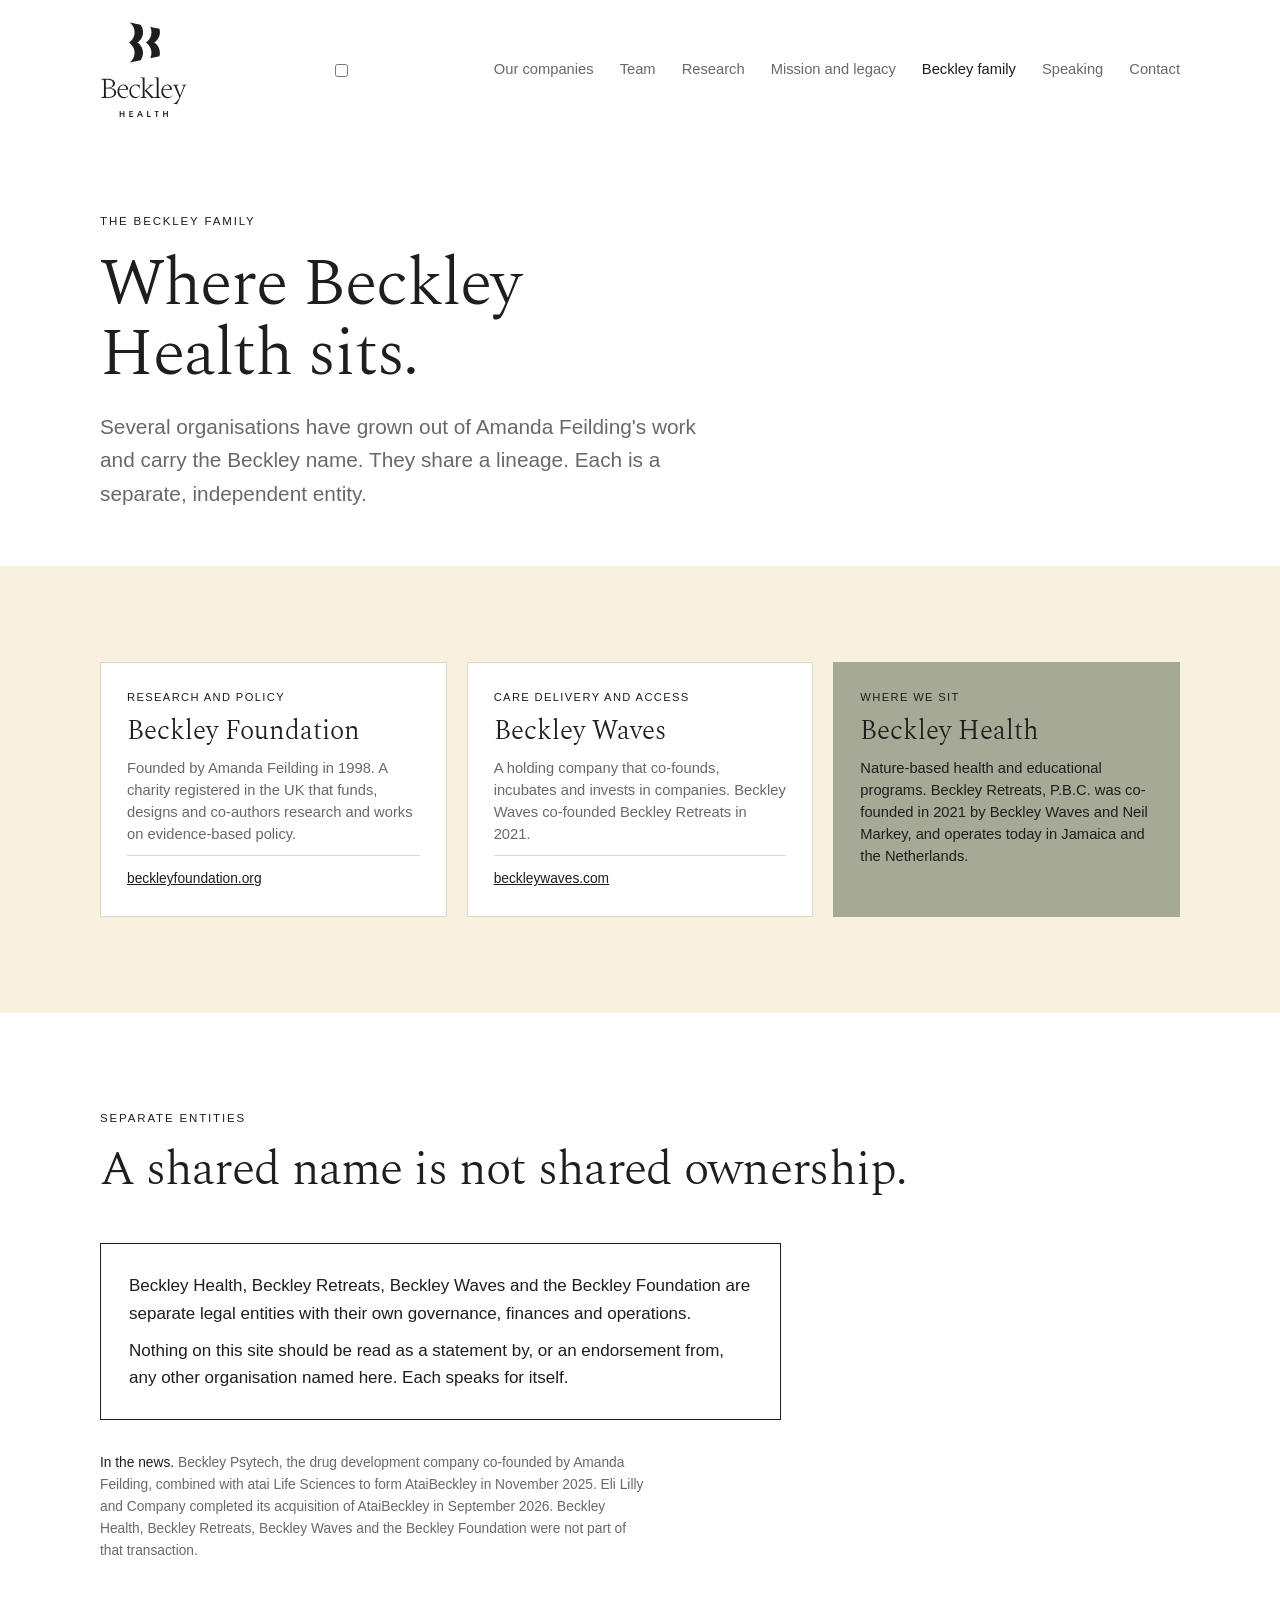
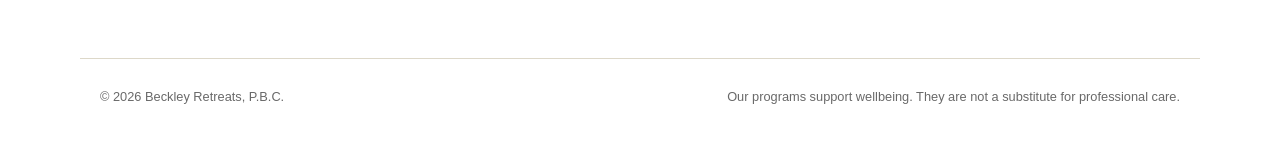
==== ecosystem.html @ f9b9bc91 "Mobile menu markup" ====
<!doctype html>
<html lang="en">
<head>
<meta charset="utf-8">
<meta name="viewport" content="width=device-width, initial-scale=1, viewport-fit=cover">
<title>The Beckley family | Beckley Health</title>
<meta name="description" content="The Beckley family of organisations and where Beckley Health sits. Each is a separate, independent entity.">
<meta name="robots" content="noindex, nofollow">
<meta property="og:title" content="The Beckley family | Beckley Health">
<meta property="og:description" content="The Beckley family of organisations and where Beckley Health sits. Each is a separate, independent entity.">
<meta property="og:type" content="website">
<meta property="og:image" content="assets/share.jpg">
<meta name="twitter:card" content="summary_large_image">
<link rel="icon" href="assets/favicon.svg" type="image/svg+xml">
<link rel="preconnect" href="https://fonts.googleapis.com">
<link rel="preconnect" href="https://fonts.gstatic.com" crossorigin>
<link rel="stylesheet" href="https://fonts.googleapis.com/css2?family=Spectral:wght@300&display=swap">
<link rel="stylesheet" href="assets/site.css">
</head>
<body>
<header>
  <div class="wrap">
    <a class="brand" href="index.html" aria-label="Beckley Health"><svg viewBox="0 0 277.4 304.0" aria-hidden="true"><g fill="currentColor"><g transform="translate(90.11 0) scale(0.25440) translate(-66 -14)"><path d="M247.52,394.73c-1.08-52.91-29.15-98.93-70.78-125.22c43.47-27.44,71.91-76.31,70.78-131.45c-0.69-33.52-12.2-64.26-31.13-88.99L82.65,20.42c36.4,27.7,59.9,71.48,59.9,120.75c0,40.79-16.1,77.81-42.29,105.06c-8.51,8.86-18.09,16.68-28.52,23.27c10.43,6.59,20,14.41,28.51,23.26c26.2,27.26,42.3,64.28,42.3,105.07c0,49.27-23.5,93.05-59.9,120.75l133.73-28.66C236.54,463.59,248.25,430.48,247.52,394.73z"/><path d="M352.55,141.17c0,40.79-16.1,77.81-42.29,105.06c-8.51,8.86-18.09,16.68-28.52,23.27c10.43,6.59,20,14.41,28.51,23.26c26.2,27.26,42.3,64.28,42.3,105.07c0,23.72-5.45,46.17-15.16,66.17l114.37-24.51c4.05-14.2,6.08-29.23,5.76-44.77c-1.08-52.91-29.15-98.93-70.78-125.22c43.47-27.44,71.91-76.31,70.78-131.45c-0.27-13.36-2.27-26.28-5.77-38.55L337.39,74.99C347.1,95,352.55,117.45,352.55,141.17z"/></g><path transform="translate(2.00 240.55)" d="M1.8 0.0H25.400000000000002C38.2 0.0 49.300000000000004 -5.300000000000001 49.300000000000004 -17.0C49.300000000000004 -25.8 41.1 -31.200000000000003 30.6 -31.900000000000002C39.0 -33.6 45.5 -38.2 45.5 -45.6C45.5 -55.800000000000004 34.800000000000004 -60.6 21.6 -60.6H1.8V-58.300000000000004C7.800000000000001 -58.300000000000004 10.5 -58.2 10.5 -53.5V-7.1000000000000005C10.5 -2.4000000000000004 7.800000000000001 -2.3000000000000003 1.8 -2.3000000000000003ZM16.5 -58.0H21.0C30.900000000000002 -58.0 39.0 -55.300000000000004 39.0 -45.7C39.0 -35.7 30.900000000000002 -32.6 21.700000000000003 -32.6H16.5ZM22.200000000000003 -2.5C18.5 -2.5 16.5 -3.2 16.5 -7.2V-30.1H25.3C35.2 -30.1 43.0 -26.6 43.0 -16.900000000000002C43.0 -5.7 34.9 -2.5 25.1 -2.5ZM71.6 -40.5C77.9 -40.5 80.5 -35.300000000000004 80.9 -28.400000000000002H59.300000000000004C60.800000000000004 -36.1 65.6 -40.5 71.6 -40.5ZM88.2 -6.7 87.2 -7.800000000000001C84.5 -4.5 81.0 -2.9000000000000004 76.5 -2.9000000000000004C65.6 -2.9000000000000004 58.800000000000004 -12.0 58.800000000000004 -23.200000000000003C58.800000000000004 -24.200000000000003 58.800000000000004 -25.200000000000003 58.900000000000006 -26.1H87.4C87.4 -34.300000000000004 82.9 -43.0 71.6 -43.0C62.7 -43.0 53.4 -33.7 53.4 -20.8C53.4 -8.1 62.7 1.0 73.80000000000001 1.0C79.1 1.0 84.6 -1.6 88.2 -6.7ZM111.2 -40.300000000000004C116.0 -40.300000000000004 120.9 -37.5 122.5 -29.8L124.1 -30.0L123.30000000000001 -42.7H122.1C121.6 -41.5 121.2 -40.800000000000004 120.2 -40.800000000000004C118.7 -40.800000000000004 116.30000000000001 -43.0 111.4 -43.0C101.30000000000001 -43.0 91.0 -33.5 91.0 -20.200000000000003C91.0 -7.300000000000001 99.9 1.0 110.10000000000001 1.0C115.2 1.0 121.0 -1.4000000000000001 124.7 -6.800000000000001L123.6 -7.9C120.10000000000001 -4.0 117.30000000000001 -2.8000000000000003 112.80000000000001 -2.8000000000000003C103.10000000000001 -2.8000000000000003 96.2 -11.3 96.2 -22.1C96.2 -33.2 103.2 -40.300000000000004 111.2 -40.300000000000004ZM133.29999999999998 -7.1000000000000005C133.29999999999998 -2.2 131.79999999999998 -2.1 126.69999999999999 -2.1V0.0H145.6V-2.1C140.6 -2.1 139.1 -2.2 139.1 -7.1000000000000005V-65.0H125.69999999999999V-62.900000000000006C132.1 -62.900000000000006 133.29999999999998 -62.6 133.29999999999998 -57.7ZM145.5 -25.200000000000003 156.2 -34.300000000000004C160.3 -37.800000000000004 163.7 -39.900000000000006 168.9 -39.900000000000006V-42.0H151.9V-39.900000000000006C154.7 -39.900000000000006 155.8 -39.400000000000006 155.8 -38.5C155.8 -37.6 154.7 -36.4 153.0 -35.0L139.6 -23.400000000000002C139.6 -23.400000000000002 140.9 -22.5 142.4 -20.8L160.2 0.0H170.7V-2.1C166.9 -2.1 165.1 -3.3000000000000003 160.5 -8.4ZM177.7 -57.7V-7.1000000000000005C177.7 -2.2 176.2 -2.1 171.1 -2.1V0.0H190.0V-2.1C185.0 -2.1 183.5 -2.2 183.5 -7.1000000000000005V-65.0H170.1V-62.900000000000006C176.5 -62.900000000000006 177.7 -62.6 177.7 -57.7ZM210.5 -40.5C216.8 -40.5 219.4 -35.300000000000004 219.8 -28.400000000000002H198.2C199.7 -36.1 204.5 -40.5 210.5 -40.5ZM227.1 -6.7 226.1 -7.800000000000001C223.4 -4.5 219.9 -2.9000000000000004 215.4 -2.9000000000000004C204.5 -2.9000000000000004 197.7 -12.0 197.7 -23.200000000000003C197.7 -24.200000000000003 197.7 -25.200000000000003 197.8 -26.1H226.3C226.3 -34.300000000000004 221.8 -43.0 210.5 -43.0C201.6 -43.0 192.3 -33.7 192.3 -20.8C192.3 -8.1 201.6 1.0 212.7 1.0C218.0 1.0 223.5 -1.6 227.1 -6.7ZM240.5 20.0C243.2 17.400000000000002 248.0 8.6 252.8 -3.3000000000000003L265.8 -35.2C267.5 -39.400000000000006 267.8 -39.900000000000006 272.9 -39.900000000000006V-42.0H257.4V-39.900000000000006C260.8 -39.900000000000006 263.0 -39.5 263.0 -37.300000000000004C263.0 -36.800000000000004 262.9 -36.1 262.6 -35.300000000000004L252.1 -8.0L241.29999999999998 -34.6C240.9 -35.7 240.7 -36.5 240.7 -37.2C240.7 -39.7 243.29999999999998 -39.900000000000006 247.2 -39.900000000000006V-42.0H228.1V-39.900000000000006C233.0 -39.900000000000006 233.4 -39.1 235.29999999999998 -34.6L249.5 -1.3C243.4 10.9 237.5 17.1 230.79999999999998 17.3V18.5Z"/><path transform="translate(59.99 300.76)" d="M13.959 -8.424V0.0H17.387999999999998V-19.305H13.959V-11.448H5.724V-19.305H2.295V0.0H5.724V-8.424ZM32.778 0.0H44.82V-2.997H36.18V-8.316H43.983000000000004V-11.34H36.18V-16.254H44.631V-19.305H32.778ZM60.236999999999995 0.0 62.397 -5.562H70.497C71.226 -3.699 71.928 -1.863 72.684 0.0H76.24799999999999L68.41799999999999 -19.305H64.692C59.507999999999996 -6.912 58.239 -3.483 56.727 0.0ZM66.50099999999999 -16.2C66.82499999999999 -15.254999999999999 67.392 -13.689 67.905 -12.312L68.85 -9.828L69.17399999999999 -8.991C69.255 -8.829 69.309 -8.667 69.363 -8.505H63.531L64.017 -9.828C64.854 -11.907 65.61 -14.067 66.447 -16.2ZM89.235 0.0H100.413V-2.997H92.664V-19.305H89.235ZM117.72000000000001 0.0H121.149V-16.254H125.982V-19.305H112.887V-16.254H117.72000000000001ZM151.686 -8.424V0.0H155.115V-19.305H151.686V-11.448H143.451V-19.305H140.022V0.0H143.451V-8.424Z"/></g></svg></a>
    <input type="checkbox" id="nav-t" class="nav-t" aria-label="Open menu"><label for="nav-t" class="menu"><span class="o">Menu</span><span class="c">Close</span></label>
    <nav aria-label="Site"><a href="index.html#companies">Our companies</a><a href="index.html#team">Team</a><a href="research.html">Research</a><a href="mission.html">Mission and legacy</a><a href="ecosystem.html" aria-current="page">Beckley family</a><a href="speaking.html">Speaking</a><a href="index.html#contact">Contact</a></nav>
  </div>
</header>

<main>
  <div class="page-head">
    <div class="wrap">
      <div class="eyebrow">The Beckley family</div>
      <h1>Where Beckley Health sits.</h1>
      <p class="lede">Several organisations have grown out of Amanda Feilding's work and carry the Beckley name. They share a lineage. Each is a separate, independent entity.</p>
    </div>
  </div>

  <section class="alt">
    <div class="wrap">
      <div class="eco">
        <div class="co">
          <div class="kicker">Research and policy</div>
          <div class="name">Beckley Foundation</div>
          <p>Founded by Amanda Feilding in 1998. A charity registered in the UK that funds, designs and co-authors research and works on evidence-based policy.</p>
          <a class="more" href="https://www.beckleyfoundation.org">beckleyfoundation.org</a>
        </div>
        <div class="co">
          <div class="kicker">Care delivery and access</div>
          <div class="name">Beckley Waves</div>
          <p>A holding company that co-founds, incubates and invests in companies. Beckley Waves co-founded Beckley Retreats in 2021.</p>
          <a class="more" href="https://www.beckleywaves.com">beckleywaves.com</a>
        </div>
        <div class="co us">
          <div class="kicker">Where we sit</div>
          <div class="name">Beckley Health</div>
          <p>Nature-based health and educational programs. Beckley Retreats, P.B.C. was co-founded in 2021 by Beckley Waves and Neil Markey, and operates today in Jamaica and the Netherlands.</p>
        </div>
      </div>
    </div>
  </section>

  <section>
    <div class="wrap">
      <div class="sec-head"><div class="eyebrow">Separate entities</div><h2>A shared name is not shared ownership.</h2></div>
      <div class="notice">
        <p>Beckley Health, Beckley Retreats, Beckley Waves and the Beckley Foundation are separate legal entities with their own governance, finances and operations.</p>
        <p>Nothing on this site should be read as a statement by, or an endorsement from, any other organisation named here. Each speaks for itself.</p>
      </div>
      <p class="note"><b style="font-weight:500;color:var(--ink)">In the news.</b> Beckley Psytech, the drug development company co-founded by Amanda Feilding, combined with atai Life Sciences to form AtaiBeckley in November 2025. Eli Lilly and Company completed its acquisition of AtaiBeckley in September 2026. Beckley Health, Beckley Retreats, Beckley Waves and the Beckley Foundation were not part of that transaction.</p>
    </div>
  </section>

</main>

<footer>
  <div class="wrap">
    <span>&copy; 2026 Beckley Retreats, P.B.C.</span>
    <span>Our programs support wellbeing. They are not a substitute for professional care.</span>
  </div>
</footer>

</body>
</html>
---- assets/site.css ----
/* Layout: a quiet one-page company site. White ground, one large photograph, sage used once for the contact band. */
:root{
  --bg:#FFFFFF; --alt:#F8F1E0; --ink:#1E1E1E; --body:#696969; --line:#DDD8C9; --sage:#A5A996; --sage-ink:#1E1E1E; --btn:#1E1E1E; --btn-ink:#FFFFFF;
  --display:Spectral,Georgia,"Times New Roman",serif;
  --sans:"Helvetica Neue",Helvetica,Arial,sans-serif;
}
@media (prefers-color-scheme: dark){ :root:not([data-theme="light"]){ --bg:#1A1A19; --alt:#222220; --ink:#F8F1E0; --body:#B4B2A6; --line:#3B3B38; --btn:#F8F1E0; --btn-ink:#1E1E1E; color-scheme:dark } }
:root[data-theme="dark"]{ --bg:#1A1A19; --alt:#222220; --ink:#F8F1E0; --body:#B4B2A6; --line:#3B3B38; --btn:#F8F1E0; --btn-ink:#1E1E1E; color-scheme:dark }
*{box-sizing:border-box}
body{background:var(--bg);color:var(--body);font-family:var(--sans);font-weight:300;font-size:17px;line-height:1.6;-webkit-font-smoothing:antialiased}
h1,h2,h3,p,figure{margin:0}
h1,h2{font-family:var(--display);font-weight:300;color:var(--ink);letter-spacing:-0.015em;text-wrap:balance}
h1{font-size:clamp(2.6rem,7vw,5.2rem);line-height:1}
h2{font-size:clamp(1.9rem,4.4vw,3rem);line-height:1.08}
h3{font-family:var(--display);font-weight:300;color:var(--ink);font-size:1.6rem;line-height:1.15}
a{color:var(--ink)}
a:focus-visible{outline:2px solid var(--ink);outline-offset:3px}
.wrap{max-width:1120px;margin:0 auto;padding-left:max(20px,env(safe-area-inset-left,0px));padding-right:max(20px,env(safe-area-inset-right,0px))}
.eyebrow{font-weight:500;font-size:0.72rem;letter-spacing:0.16em;text-transform:uppercase;color:var(--ink)}
.lede{font-size:clamp(1.1rem,2vw,1.3rem);max-width:54ch}

/* header */
header .wrap{display:flex;align-items:center;justify-content:space-between;gap:16px;padding-block:22px}
.brand{display:inline-block;color:var(--ink);text-decoration:none;line-height:0}
.brand svg{height:96px;width:auto;display:block}
@media (max-width:820px){.brand svg{height:84px}}
nav{display:flex;gap:26px;font-size:0.92rem}
nav a{text-decoration:none;color:var(--body)}
nav a:hover{color:var(--ink)}

/* hero */
.hero .wrap{display:grid;grid-template-columns:minmax(0,1.1fr) minmax(0,1fr);gap:clamp(24px,5vw,64px);align-items:center;padding-block:clamp(24px,5vw,56px) clamp(40px,7vw,88px)}
.hero-text{display:flex;flex-direction:column;gap:22px;min-width:0}
.hero figure{position:relative;aspect-ratio:4 / 5;overflow:hidden;background:var(--alt)}
.hero figure img{position:absolute;inset:0;width:100%;height:100%;object-fit:cover;display:block}
.btns{display:flex;flex-wrap:wrap;gap:12px;margin-top:6px}
.btn{display:inline-block;padding:14px 22px;font-weight:500;font-size:0.86rem;letter-spacing:0.08em;text-transform:uppercase;text-decoration:none;border:1px solid var(--btn)}
.btn.solid{background:var(--btn);color:var(--btn-ink)}
.btn.ghost{color:var(--ink)}

/* sections */
section{padding-block:clamp(44px,8vw,96px)}
.alt{background:var(--alt)}
.sec-head{display:flex;flex-direction:column;gap:16px;margin-bottom:clamp(28px,5vw,48px)}
.three{display:grid;grid-template-columns:repeat(3,minmax(0,1fr));gap:clamp(22px,4vw,44px)}
.three>div{display:flex;flex-direction:column;gap:10px;border-top:1px solid var(--ink);padding-top:18px;min-width:0}
.three p{font-size:0.98rem}

.parent{position:relative;width:fit-content;margin:0 auto 28px;padding:18px 34px;background:var(--sage);color:#1E1E1E;font-family:var(--display);font-size:clamp(1.6rem,3.4vw,2.2rem);line-height:1.05}
.parent::after{content:"";position:absolute;top:100%;left:50%;height:28px;border-left:1px solid var(--ink)}
.kids{position:relative;display:grid;grid-template-columns:repeat(4,minmax(0,1fr));gap:20px;padding-top:28px}
.kids::before{content:"";position:absolute;top:0;left:calc((100% - 60px) / 8);right:calc((100% - 60px) / 8);border-top:1px solid var(--ink)}
.co{position:relative;background:var(--bg);border:1px solid var(--line);padding:clamp(18px,2.4vw,26px);display:flex;flex-direction:column;gap:14px;min-width:0}
.co::before{content:"";position:absolute;top:-29px;left:50%;height:28px;border-left:1px solid var(--ink)}
.tag{align-self:flex-start;font-size:0.66rem;font-weight:500;letter-spacing:0.12em;text-transform:uppercase;padding:4px 9px;border:1px solid var(--ink);color:var(--ink)}
.tag.live{background:var(--btn);color:var(--btn-ink)}
.co .name{font-family:var(--display);font-size:clamp(1.35rem,2.2vw,1.7rem);line-height:1.1;color:var(--ink)}
.co .places{font-size:0.86rem;color:var(--body);border-top:1px solid var(--line);padding-top:12px;margin-top:auto}
.co a.more{font-size:0.86rem;border-top:1px solid var(--line);padding-top:12px;margin-top:auto}

.people{display:grid;grid-template-columns:repeat(6,minmax(0,1fr));gap:clamp(16px,2.4vw,28px)}
.person{display:flex;flex-direction:column;gap:8px;min-width:0}
.person img{width:100%;height:auto;aspect-ratio:4 / 5;object-fit:cover;object-position:50% 15%;display:block;background:var(--line);margin-bottom:8px}
.person h3{font-size:1.3rem}
.person .role{font-size:0.7rem;font-weight:500;letter-spacing:0.12em;text-transform:uppercase;color:var(--ink)}
.person p{font-size:0.9rem;line-height:1.5}

.band{background:var(--sage);color:var(--sage-ink)}
.band .wrap{display:grid;grid-template-columns:minmax(0,1.2fr) minmax(0,1fr);gap:clamp(20px,5vw,56px);align-items:end}
.band h2{color:var(--sage-ink)}
.band p{color:var(--sage-ink)}
.mail{font-family:var(--display);font-size:clamp(1.3rem,3vw,1.9rem);color:var(--sage-ink);overflow-wrap:anywhere;user-select:all}
footer .wrap{padding-block:28px 40px;display:flex;flex-wrap:wrap;gap:8px 28px;justify-content:space-between;font-size:0.8rem;border-top:1px solid var(--line)}

@media (max-width:820px){
  .hero .wrap{grid-template-columns:minmax(0,1fr)}
  .hero figure{aspect-ratio:4 / 3}
  .three,.band .wrap{grid-template-columns:minmax(0,1fr)}
  .people{grid-template-columns:repeat(2,minmax(0,1fr));gap:28px 16px}
  .parent{margin:0 0 28px}
  .parent::after{left:20px}
  .kids{grid-template-columns:minmax(0,1fr);gap:16px;padding-top:0;padding-left:24px;margin-left:20px;border-left:1px solid var(--ink)}
  .kids::before{display:none}
  .co::before{top:50%;left:-25px;width:24px;height:0;border-left:0;border-top:1px solid var(--ink)}
}

html{scroll-behavior:smooth}
body{margin:0}
img{max-width:100%}
@media (prefers-reduced-motion: reduce){html{scroll-behavior:auto}}

/* inner pages */
nav a[aria-current="page"]{color:var(--ink)}
.page-head .wrap{display:flex;flex-direction:column;gap:20px;padding-block:clamp(28px,6vw,72px) clamp(28px,5vw,56px)}
.page-head h1{font-size:clamp(2.3rem,5.6vw,4.2rem);line-height:1.04;max-width:18ch}
.prose{display:flex;flex-direction:column;gap:18px;max-width:68ch}
.prose h3{margin-top:10px}
.two{display:grid;grid-template-columns:minmax(0,1fr) minmax(0,1.5fr);gap:clamp(24px,5vw,64px);align-items:start}
.two figure img{width:100%;height:auto;display:block}
.two figcaption{font-size:0.82rem;margin-top:10px}
.study{border-top:1px solid var(--ink);padding-top:18px;display:flex;flex-direction:column;gap:10px}
.studies{display:grid;grid-template-columns:repeat(2,minmax(0,1fr));gap:clamp(22px,4vw,44px)}
.kicker{font-size:0.7rem;font-weight:500;letter-spacing:0.12em;text-transform:uppercase;color:var(--ink)}
.notice{border:1px solid var(--ink);padding:clamp(18px,3vw,28px);max-width:72ch;display:flex;flex-direction:column;gap:10px;color:var(--ink)}
.eco{display:grid;grid-template-columns:repeat(3,minmax(0,1fr));gap:20px}
.eco .co{gap:10px}
.eco .co.us{background:var(--sage);border-color:var(--sage)}
.eco .co.us .name,.eco .co.us p,.eco .co.us .kicker{color:#1E1E1E}
.eco .co p{font-size:0.92rem;line-height:1.5}
.person .ph{aspect-ratio:4 / 5;background:var(--sage);display:flex;align-items:center;justify-content:center;margin-bottom:8px;font-family:var(--display);font-size:3rem;color:var(--ink)}
.menu{display:none}
@media (max-width:820px){
  .two,.studies,.eco{grid-template-columns:minmax(0,1fr)}
  header .wrap{flex-wrap:wrap}
  nav{display:flex;flex-wrap:wrap;gap:8px 18px;width:100%;font-size:0.86rem;padding-top:4px}
}
.note{font-size:0.86rem;margin-top:32px;max-width:72ch}
.dates{display:grid;grid-template-columns:repeat(5,minmax(0,1fr));gap:clamp(16px,3vw,32px)}
.dates>div{border-top:1px solid var(--ink);padding-top:14px}
.dates .yr{font-family:var(--display);font-size:clamp(1.8rem,3.4vw,2.4rem);line-height:1;color:var(--ink);margin-bottom:8px}
.dates p{font-size:0.92rem;line-height:1.5}
.eco .co .places{margin-top:auto}
@media (max-width:820px){.dates{grid-template-columns:repeat(2,minmax(0,1fr))}}
.eco .co::before{display:none}
.people.four{grid-template-columns:repeat(4,minmax(0,1fr))}
.person .topics{font-size:0.8rem;border-top:1px solid var(--line);padding-top:10px;margin-top:4px}
@media (max-width:820px){.people.four{grid-template-columns:repeat(2,minmax(0,1fr))}}
.mapband{background:#1E1E1E;color:#A5A996}
.mapband .eyebrow{color:#A5A996}
.mapband h2{color:#F8F1E0}
.worldmap{position:relative}
.worldmap img{width:100%;height:auto;display:block}
.ml{position:absolute;display:flex;flex-direction:column;transform:translateY(-0.86em);font-size:clamp(0.78rem,2.1vw,1.7rem);line-height:1}
.ml b{font-family:var(--display);font-weight:300;color:#F8F1E0;white-space:nowrap;line-height:1.72em;height:1.72em}
.ml i{font-style:normal;font-family:var(--sans);font-weight:500;font-size:0.4em;letter-spacing:0.12em;text-transform:uppercase;color:#A5A996;white-space:nowrap;margin-top:0.2em}
.ml.l{text-align:right;align-items:flex-end}
.ml.b{transform:none}
.ml.b b{line-height:1.2em;height:auto}
.legend{display:flex;gap:28px;margin-top:26px;font-size:0.82rem;color:#F8F1E0}
.key{display:inline-flex;align-items:center;gap:9px}
.key i{width:12px;height:12px;border-radius:50%;border:2px solid #F8F1E0;box-sizing:border-box;background:#F8F1E0}
.key.soon i{background:#1E1E1E}
@media (max-width:700px){.ml i{display:none}}
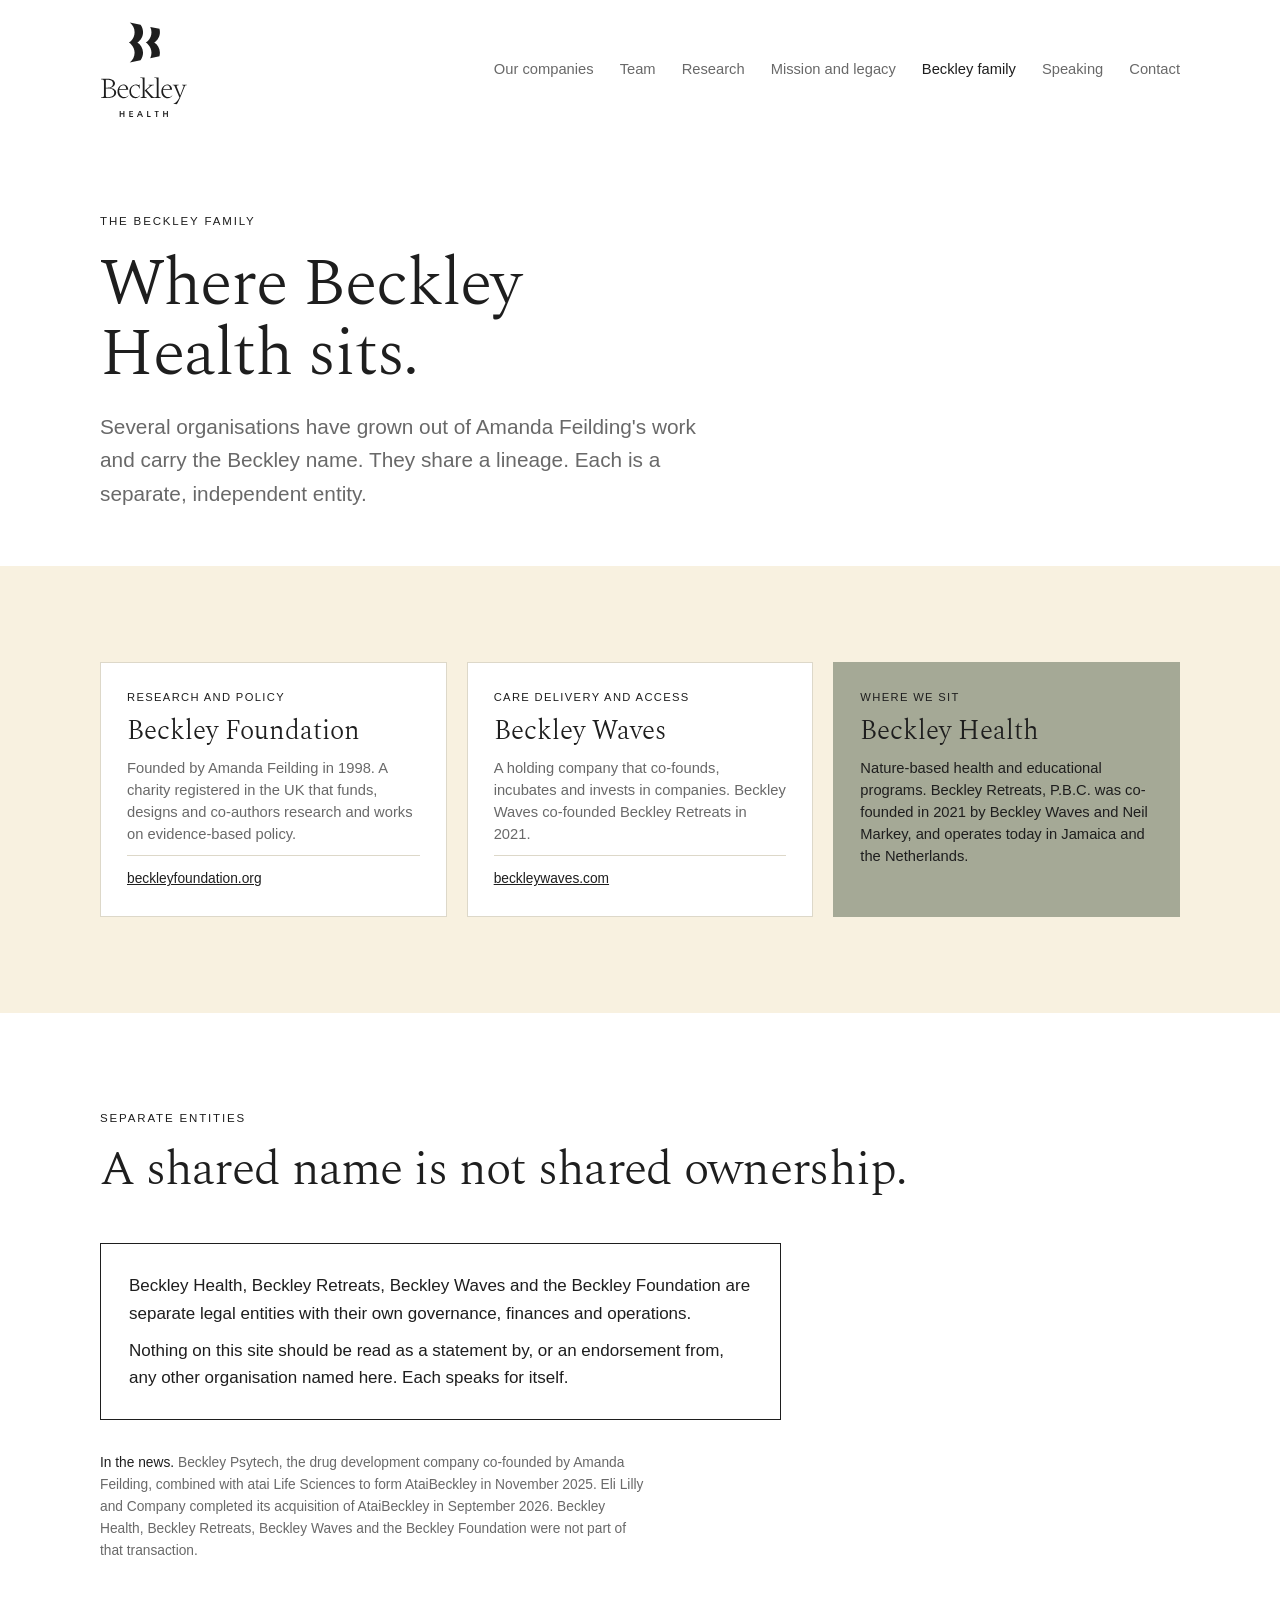
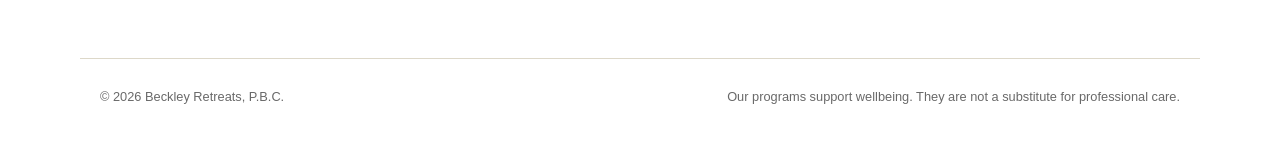
==== commit 981d5274: "Site icon: Beckley mark for all browsers and phones" ====
--- a/ecosystem.html
+++ b/ecosystem.html
@@ -11,11 +11,14 @@
 <meta property="og:type" content="website">
 <meta property="og:image" content="assets/share.jpg">
 <meta name="twitter:card" content="summary_large_image">
+<link rel="icon" href="favicon.ico" sizes="48x48">
 <link rel="icon" href="assets/favicon.svg" type="image/svg+xml">
+<link rel="icon" href="icon-192.png" type="image/png" sizes="192x192">
+<link rel="apple-touch-icon" href="apple-touch-icon.png">
 <link rel="preconnect" href="https://fonts.googleapis.com">
 <link rel="preconnect" href="https://fonts.gstatic.com" crossorigin>
 <link rel="stylesheet" href="https://fonts.googleapis.com/css2?family=Spectral:wght@300&display=swap">
-<link rel="stylesheet" href="assets/site.css">
+<link rel="stylesheet" href="assets/site.css?v=4">
 </head>
 <body>
 <header>
--- a/assets/site.css
+++ b/assets/site.css
@@ -141,3 +141,38 @@
 .key i{width:12px;height:12px;border-radius:50%;border:2px solid #F8F1E0;box-sizing:border-box;background:#F8F1E0}
 .key.soon i{background:#1E1E1E}
 @media (max-width:700px){.ml i{display:none}}
+
+/* mobile nav: logo left, Menu button right, links open as a full-width list. No script, a hidden checkbox holds the state. */
+.nav-t{position:absolute;width:1px;height:1px;opacity:0;margin:0;pointer-events:none}
+@media (max-width:820px){
+  header{border-bottom:1px solid var(--line)}
+  header .wrap{flex-wrap:wrap;align-items:center;gap:0 16px;padding-block:14px}
+  .brand svg{height:64px}
+  .menu{display:inline-flex;align-items:center;justify-content:center;min-height:44px;padding:0 16px;border:1px solid var(--ink);color:var(--ink);font-size:0.74rem;font-weight:500;letter-spacing:0.14em;text-transform:uppercase;cursor:pointer;user-select:none;-webkit-tap-highlight-color:transparent}
+  .menu .c{display:none}
+  .nav-t:checked + .menu{background:var(--btn);color:var(--btn-ink)}
+  .nav-t:checked + .menu .o{display:none}
+  .nav-t:checked + .menu .c{display:inline}
+  .nav-t:focus-visible + .menu{outline:2px solid var(--ink);outline-offset:3px}
+  nav{display:none;width:100%;flex-direction:column;flex-wrap:nowrap;gap:0;padding-top:0;margin-top:14px;border-top:1px solid var(--ink);font-size:1rem}
+  .nav-t:checked ~ nav{display:flex}
+  nav a{display:flex;align-items:center;justify-content:space-between;min-height:52px;padding:6px 0;border-bottom:1px solid var(--line);font-family:var(--display);font-size:1.35rem;line-height:1.2;color:var(--ink)}
+  nav a:last-child{border-bottom:0}
+  nav a[aria-current="page"]::after{content:"";width:8px;height:8px;border-radius:50%;background:var(--sage)}
+  .hero .wrap{padding-top:28px}
+  .btns .btn{flex:1 1 auto;text-align:center}
+}
+
+/* map on phones: zoom to the part of the world we work in, enlarge the pins and names, centre the Middle East name under its pin */
+.wm-in{position:relative}
+.pin{display:none}
+@media (max-width:700px){
+  .worldmap{overflow:hidden}
+  .wm-in{width:137.5%;margin-left:-4.96%}
+  .ml{font-size:0.95rem}
+  .ml.b{left:68%!important;transform:translateX(-78%);align-items:flex-end;text-align:right}
+  .pin{display:block;position:absolute;width:11px;height:11px;margin:-5.5px 0 0 -5.5px;border-radius:50%;box-sizing:border-box;border:2px solid #F8F1E0;background:#F8F1E0}
+  .pin.soon{background:#1E1E1E}
+  .pin.live{box-shadow:0 0 0 5px rgba(248,241,224,0.2)}
+  .legend{flex-wrap:wrap;gap:10px 24px;margin-top:20px}
+}
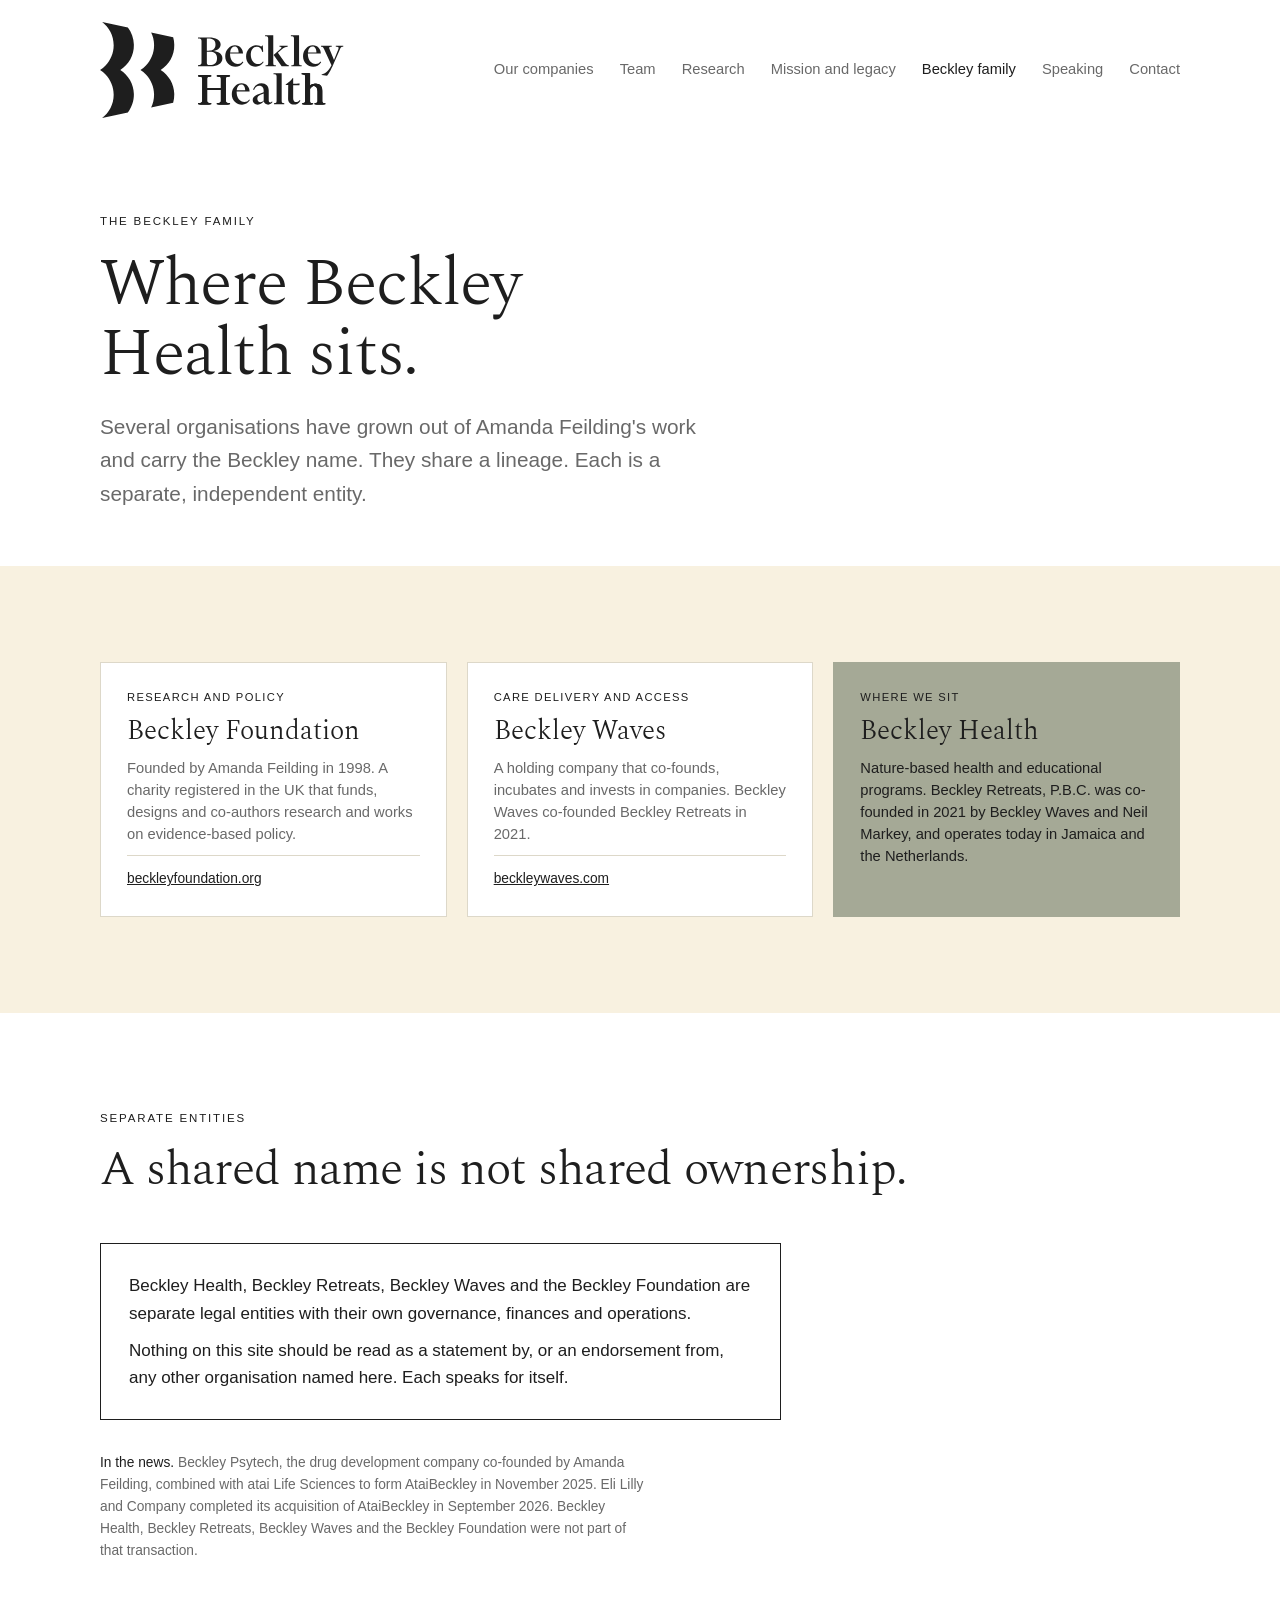
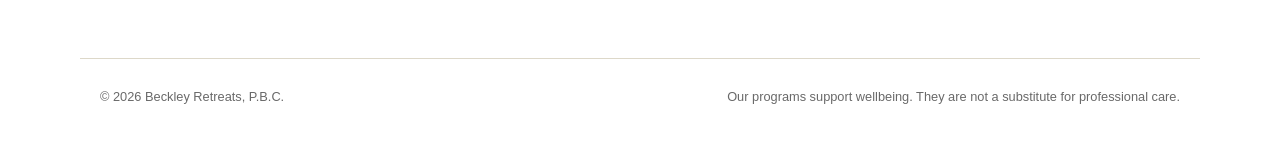
==== commit 07f8802d: "Header: Beckley Health logo matching the Retreats lockup" ====
--- a/ecosystem.html
+++ b/ecosystem.html
@@ -23,7 +23,7 @@
 <body>
 <header>
   <div class="wrap">
-    <a class="brand" href="index.html" aria-label="Beckley Health"><svg viewBox="0 0 277.4 304.0" aria-hidden="true"><g fill="currentColor"><g transform="translate(90.11 0) scale(0.25440) translate(-66 -14)"><path d="M247.52,394.73c-1.08-52.91-29.15-98.93-70.78-125.22c43.47-27.44,71.91-76.31,70.78-131.45c-0.69-33.52-12.2-64.26-31.13-88.99L82.65,20.42c36.4,27.7,59.9,71.48,59.9,120.75c0,40.79-16.1,77.81-42.29,105.06c-8.51,8.86-18.09,16.68-28.52,23.27c10.43,6.59,20,14.41,28.51,23.26c26.2,27.26,42.3,64.28,42.3,105.07c0,49.27-23.5,93.05-59.9,120.75l133.73-28.66C236.54,463.59,248.25,430.48,247.52,394.73z"/><path d="M352.55,141.17c0,40.79-16.1,77.81-42.29,105.06c-8.51,8.86-18.09,16.68-28.52,23.27c10.43,6.59,20,14.41,28.51,23.26c26.2,27.26,42.3,64.28,42.3,105.07c0,23.72-5.45,46.17-15.16,66.17l114.37-24.51c4.05-14.2,6.08-29.23,5.76-44.77c-1.08-52.91-29.15-98.93-70.78-125.22c43.47-27.44,71.91-76.31,70.78-131.45c-0.27-13.36-2.27-26.28-5.77-38.55L337.39,74.99C347.1,95,352.55,117.45,352.55,141.17z"/></g><path transform="translate(2.00 240.55)" d="M1.8 0.0H25.400000000000002C38.2 0.0 49.300000000000004 -5.300000000000001 49.300000000000004 -17.0C49.300000000000004 -25.8 41.1 -31.200000000000003 30.6 -31.900000000000002C39.0 -33.6 45.5 -38.2 45.5 -45.6C45.5 -55.800000000000004 34.800000000000004 -60.6 21.6 -60.6H1.8V-58.300000000000004C7.800000000000001 -58.300000000000004 10.5 -58.2 10.5 -53.5V-7.1000000000000005C10.5 -2.4000000000000004 7.800000000000001 -2.3000000000000003 1.8 -2.3000000000000003ZM16.5 -58.0H21.0C30.900000000000002 -58.0 39.0 -55.300000000000004 39.0 -45.7C39.0 -35.7 30.900000000000002 -32.6 21.700000000000003 -32.6H16.5ZM22.200000000000003 -2.5C18.5 -2.5 16.5 -3.2 16.5 -7.2V-30.1H25.3C35.2 -30.1 43.0 -26.6 43.0 -16.900000000000002C43.0 -5.7 34.9 -2.5 25.1 -2.5ZM71.6 -40.5C77.9 -40.5 80.5 -35.300000000000004 80.9 -28.400000000000002H59.300000000000004C60.800000000000004 -36.1 65.6 -40.5 71.6 -40.5ZM88.2 -6.7 87.2 -7.800000000000001C84.5 -4.5 81.0 -2.9000000000000004 76.5 -2.9000000000000004C65.6 -2.9000000000000004 58.800000000000004 -12.0 58.800000000000004 -23.200000000000003C58.800000000000004 -24.200000000000003 58.800000000000004 -25.200000000000003 58.900000000000006 -26.1H87.4C87.4 -34.300000000000004 82.9 -43.0 71.6 -43.0C62.7 -43.0 53.4 -33.7 53.4 -20.8C53.4 -8.1 62.7 1.0 73.80000000000001 1.0C79.1 1.0 84.6 -1.6 88.2 -6.7ZM111.2 -40.300000000000004C116.0 -40.300000000000004 120.9 -37.5 122.5 -29.8L124.1 -30.0L123.30000000000001 -42.7H122.1C121.6 -41.5 121.2 -40.800000000000004 120.2 -40.800000000000004C118.7 -40.800000000000004 116.30000000000001 -43.0 111.4 -43.0C101.30000000000001 -43.0 91.0 -33.5 91.0 -20.200000000000003C91.0 -7.300000000000001 99.9 1.0 110.10000000000001 1.0C115.2 1.0 121.0 -1.4000000000000001 124.7 -6.800000000000001L123.6 -7.9C120.10000000000001 -4.0 117.30000000000001 -2.8000000000000003 112.80000000000001 -2.8000000000000003C103.10000000000001 -2.8000000000000003 96.2 -11.3 96.2 -22.1C96.2 -33.2 103.2 -40.300000000000004 111.2 -40.300000000000004ZM133.29999999999998 -7.1000000000000005C133.29999999999998 -2.2 131.79999999999998 -2.1 126.69999999999999 -2.1V0.0H145.6V-2.1C140.6 -2.1 139.1 -2.2 139.1 -7.1000000000000005V-65.0H125.69999999999999V-62.900000000000006C132.1 -62.900000000000006 133.29999999999998 -62.6 133.29999999999998 -57.7ZM145.5 -25.200000000000003 156.2 -34.300000000000004C160.3 -37.800000000000004 163.7 -39.900000000000006 168.9 -39.900000000000006V-42.0H151.9V-39.900000000000006C154.7 -39.900000000000006 155.8 -39.400000000000006 155.8 -38.5C155.8 -37.6 154.7 -36.4 153.0 -35.0L139.6 -23.400000000000002C139.6 -23.400000000000002 140.9 -22.5 142.4 -20.8L160.2 0.0H170.7V-2.1C166.9 -2.1 165.1 -3.3000000000000003 160.5 -8.4ZM177.7 -57.7V-7.1000000000000005C177.7 -2.2 176.2 -2.1 171.1 -2.1V0.0H190.0V-2.1C185.0 -2.1 183.5 -2.2 183.5 -7.1000000000000005V-65.0H170.1V-62.900000000000006C176.5 -62.900000000000006 177.7 -62.6 177.7 -57.7ZM210.5 -40.5C216.8 -40.5 219.4 -35.300000000000004 219.8 -28.400000000000002H198.2C199.7 -36.1 204.5 -40.5 210.5 -40.5ZM227.1 -6.7 226.1 -7.800000000000001C223.4 -4.5 219.9 -2.9000000000000004 215.4 -2.9000000000000004C204.5 -2.9000000000000004 197.7 -12.0 197.7 -23.200000000000003C197.7 -24.200000000000003 197.7 -25.200000000000003 197.8 -26.1H226.3C226.3 -34.300000000000004 221.8 -43.0 210.5 -43.0C201.6 -43.0 192.3 -33.7 192.3 -20.8C192.3 -8.1 201.6 1.0 212.7 1.0C218.0 1.0 223.5 -1.6 227.1 -6.7ZM240.5 20.0C243.2 17.400000000000002 248.0 8.6 252.8 -3.3000000000000003L265.8 -35.2C267.5 -39.400000000000006 267.8 -39.900000000000006 272.9 -39.900000000000006V-42.0H257.4V-39.900000000000006C260.8 -39.900000000000006 263.0 -39.5 263.0 -37.300000000000004C263.0 -36.800000000000004 262.9 -36.1 262.6 -35.300000000000004L252.1 -8.0L241.29999999999998 -34.6C240.9 -35.7 240.7 -36.5 240.7 -37.2C240.7 -39.7 243.29999999999998 -39.900000000000006 247.2 -39.900000000000006V-42.0H228.1V-39.900000000000006C233.0 -39.900000000000006 233.4 -39.1 235.29999999999998 -34.6L249.5 -1.3C243.4 10.9 237.5 17.1 230.79999999999998 17.3V18.5Z"/><path transform="translate(59.99 300.76)" d="M13.959 -8.424V0.0H17.387999999999998V-19.305H13.959V-11.448H5.724V-19.305H2.295V0.0H5.724V-8.424ZM32.778 0.0H44.82V-2.997H36.18V-8.316H43.983000000000004V-11.34H36.18V-16.254H44.631V-19.305H32.778ZM60.236999999999995 0.0 62.397 -5.562H70.497C71.226 -3.699 71.928 -1.863 72.684 0.0H76.24799999999999L68.41799999999999 -19.305H64.692C59.507999999999996 -6.912 58.239 -3.483 56.727 0.0ZM66.50099999999999 -16.2C66.82499999999999 -15.254999999999999 67.392 -13.689 67.905 -12.312L68.85 -9.828L69.17399999999999 -8.991C69.255 -8.829 69.309 -8.667 69.363 -8.505H63.531L64.017 -9.828C64.854 -11.907 65.61 -14.067 66.447 -16.2ZM89.235 0.0H100.413V-2.997H92.664V-19.305H89.235ZM117.72000000000001 0.0H121.149V-16.254H125.982V-19.305H112.887V-16.254H117.72000000000001ZM151.686 -8.424V0.0H155.115V-19.305H151.686V-11.448H143.451V-19.305H140.022V0.0H143.451V-8.424Z"/></g></svg></a>
+    <a class="brand" href="index.html" aria-label="Beckley Health"><svg viewBox="82 53 1266 499" aria-hidden="true"><g fill="currentColor"><path d="M258.1,427.5c-1.1-52.9-29.1-98.9-70.8-125.2c43.5-27.4,71.9-76.3,70.8-131.4 c-0.7-33.5-12.2-64.3-31.1-89L93.2,53.2c36.4,27.7,59.9,71.5,59.9,120.8c0,40.8-16.1,77.8-42.3,105.1 c-8.5,8.9-18.1,16.7-28.5,23.3c10.4,6.6,20,14.4,28.5,23.3c26.2,27.3,42.3,64.3,42.3,105.1 c0,49.3-23.5,93-59.9,120.8l133.7-28.7C247.1,496.3,258.9,463.2,258.1,427.5z"/><path d="M363.1,173.9c0,40.8-16.1,77.8-42.3,105.1c-8.5,8.9-18.1,16.7-28.5,23.3c10.4,6.6,20,14.4,28.5,23.3 c26.2,27.3,42.3,64.3,42.3,105.1c0,23.7-5.5,46.2-15.2,66.2l114.4-24.5c4-14.2,6.1-29.2,5.8-44.8 c-1.1-52.9-29.1-98.9-70.8-125.2c43.5-27.4,71.9-76.3,70.8-131.4c-0.3-13.4-2.3-26.3-5.8-38.5l-114.4-24.5 C357.7,127.7,363.1,150.2,363.1,173.9z"/><path d="M591.4,277.2c13.6,0,18.3-1.2,18.3-13.1V151.8c0-11.9-4.7-13.1-18.3-13.1v-5.7h58.1 c32.7,0,59.6,11.9,59.6,36.6c0,18.8-17.8,31.2-38.8,34.4c26,2.2,48,14.1,48,36.9c0,28.2-27.2,42.1-60.4,42.1 H591.4V277.2z M637.4,202h8.9c19.5,0,36.1-7.4,36.1-32.2c0-24-16.6-30.4-37.1-30.4h-7.9V202z M654.5,276.7 c19.3,0,35.9-7.7,35.9-34.9c0-24.7-15.8-33.6-37.9-33.6h-15.1v56.9c0,9.9,5,11.6,12.1,11.6H654.5z"/><path d="M786.1,285.4c-29.2,0-53.2-22.3-53.2-54.2c0-32.7,24.7-57.1,50.5-57.1c28.4,0,42.1,22.5,42.1,43 h-67.5c0,0.7,0,1.7,0,2.7c0,29.9,16.8,51.7,40.8,51.7c10.4,0,18.6-4,25.2-12.9l3.2,3 C817.5,277.2,801.9,285.4,786.1,285.4z M758.4,210.9h44.3c-0.7-17.6-6.9-30.2-20-30.2 C769.8,180.7,760.4,191.1,758.4,210.9z"/><path d="M865.8,221.5c0,29.2,16.6,50,38.4,50c10.4,0,17.3-3.5,25-13.1l3.5,3 c-9.7,16.1-26,24-41.1,24c-27.5,0-50.2-21-50.2-53.4c0-33.1,26.2-57.9,54.4-57.9 c13.9,0,20.5,5.9,24.2,5.9c3,0,4-2.2,5-4.7h3.2l2,32.9l-4.5,0.2c-3.5-17.8-15.1-27.2-28.4-27.2 C879.6,181.2,865.8,197.5,865.8,221.5z"/><path d="M956.3,140.6c0-12.1-3-13.4-16.1-13.4v-5.2h42.5v142.3c0,12.1,2.5,13.4,13.4,13.4v5.2h-53.4v-5.2 c11.1,0,13.6-1.2,13.6-13.4V140.6z M1041.7,262.3c9.2,11.9,13.6,14.8,21.8,15.3v5.2h-37.4l-35.9-51 c-3.2-4-5.9-6.9-5.9-6.9l35.4-31.9c3.5-3.2,5.7-5.9,5.7-7.9c0-2.2-3-3.5-10.4-3.5v-5.2h42.5v5.2 c-12.6,0-21,5.7-30.2,13.6l-20.5,17.8L1041.7,262.3z"/><path d="M1074.3,127.2v-5.2h42.5v142.3c0,12.1,2.5,13.4,13.4,13.4v5.2h-53.4v-5.2c11.1,0,13.6-1.2,13.6-13.4 v-123.7C1090.4,128.5,1087.4,127.2,1074.3,127.2z"/><path d="M1190.6,285.4c-29.2,0-53.2-22.3-53.2-54.2c0-32.7,24.7-57.1,50.5-57.1c28.4,0,42.1,22.5,42.1,43 h-67.5c0,0.7,0,1.7,0,2.7c0,29.9,16.8,51.7,40.8,51.7c10.4,0,18.6-4,25.2-12.9l3.2,3 C1222,277.2,1206.4,285.4,1190.6,285.4z M1162.9,210.9h44.3c-0.7-17.6-6.9-30.2-20-30.2 C1174.3,180.7,1164.9,191.1,1162.9,210.9z"/><path d="M1234.1,329.1v-3.2c18.8-2.5,35.9-17.8,51.2-47.5l-38.1-83.9c-5-10.9-6.2-12.9-16.3-12.9v-5.2h55.7v5.2 c-8.4,0-13.4,0.5-13.4,5.4c0,2,0.7,4.2,2.2,7.7l23,55.4l22-54.7c1.2-3.2,2-5.7,2-7.4 c0-5.4-5.4-6.4-14.6-6.4v-5.2h38.6v5.2c-10.9,0-12.4,1.5-17.6,13.8l-33.6,77.4 c-13.4,30.9-26,53-32.7,59.4L1234.1,329.1z"/><path d="M648.6 474.3C633.9 474.3 627.3 474.1 627.3 462.4V405H709.7V462.4C709.7 474.1 703.1 474.3 688.5 474.3V480H745.7V474.3C731 474.3 724.4 474.1 724.4 462.4V347.6C724.4 335.9 731 335.7 745.7 335.7V330H688.5V335.7C703.1 335.7 709.7 335.9 709.7 347.6V398.1H627.3V347.6C627.3 335.9 633.9 335.7 648.6 335.7V330H591.4V335.7C606.1 335.7 612.7 335.9 612.7 347.6V462.4C612.7 474.1 606.1 474.3 591.4 474.3V480H648.6Z"/><path d="M650.4 474.3C635.7 474.3 629.1 474.1 629.1 462.4V405H711.5V462.4C711.5 474.1 704.9 474.3 690.2 474.3V480H747.5V474.3C732.8 474.3 726.2 474.1 726.2 462.4V347.6C726.2 335.9 732.8 335.7 747.5 335.7V330H690.2V335.7C704.9 335.7 711.5 335.9 711.5 347.6V398.1H629.1V347.6C629.1 335.9 635.7 335.7 650.4 335.7V330H593.2V335.7C607.8 335.7 614.4 335.9 614.4 347.6V462.4C614.4 474.1 607.8 474.3 593.2 474.3V480H650.4Z"/><path d="M652.2 474.3C637.5 474.3 630.9 474.1 630.9 462.4V405H713.3V462.4C713.3 474.1 706.7 474.3 692 474.3V480H749.2V474.3C734.6 474.3 728 474.1 728 462.4V347.6C728 335.9 734.6 335.7 749.2 335.7V330H692V335.7C706.7 335.7 713.3 335.9 713.3 347.6V398.1H630.9V347.6C630.9 335.9 637.5 335.7 652.2 335.7V330H594.9V335.7C609.6 335.7 616.2 335.9 616.2 347.6V462.4C616.2 474.1 609.6 474.3 594.9 474.3V480H652.2Z"/><path d="M653.9 474.3C639.3 474.3 632.7 474.1 632.7 462.4V405H715.1V462.4C715.1 474.1 708.5 474.3 693.8 474.3V480H751V474.3C736.3 474.3 729.7 474.1 729.7 462.4V347.6C729.7 335.9 736.3 335.7 751 335.7V330H693.8V335.7C708.5 335.7 715.1 335.9 715.1 347.6V398.1H632.7V347.6C632.7 335.9 639.3 335.7 653.9 335.7V330H596.7V335.7C611.4 335.7 618 335.9 618 347.6V462.4C618 474.1 611.4 474.3 596.7 474.3V480H653.9Z"/><path d="M655.7 474.3C641 474.3 634.4 474.1 634.4 462.4V405H716.8V462.4C716.8 474.1 710.2 474.3 695.6 474.3V480H752.8V474.3C738.1 474.3 731.5 474.1 731.5 462.4V347.6C731.5 335.9 738.1 335.7 752.8 335.7V330H695.6V335.7C710.2 335.7 716.8 335.9 716.8 347.6V398.1H634.4V347.6C634.4 335.9 641 335.7 655.7 335.7V330H598.5V335.7C613.2 335.7 619.8 335.9 619.8 347.6V462.4C619.8 474.1 613.2 474.3 598.5 474.3V480H655.7Z"/><path d="M657.5 474.3C642.8 474.3 636.2 474.1 636.2 462.4V405H718.6V462.4C718.6 474.1 712 474.3 697.3 474.3V480H754.5V474.3C739.9 474.3 733.3 474.1 733.3 462.4V347.6C733.3 335.9 739.9 335.7 754.5 335.7V330H697.3V335.7C712 335.7 718.6 335.9 718.6 347.6V398.1H636.2V347.6C636.2 335.9 642.8 335.7 657.5 335.7V330H600.3V335.7C614.9 335.7 621.5 335.9 621.5 347.6V462.4C621.5 474.1 614.9 474.3 600.3 474.3V480H657.5Z"/><path d="M659.2 474.3C644.6 474.3 638 474.1 638 462.4V405H720.4V462.4C720.4 474.1 713.8 474.3 699.1 474.3V480H756.3V474.3C741.6 474.3 735 474.1 735 462.4V347.6C735 335.9 741.6 335.7 756.3 335.7V330H699.1V335.7C713.8 335.7 720.4 335.9 720.4 347.6V398.1H638V347.6C638 335.9 644.6 335.7 659.2 335.7V330H602V335.7C616.7 335.7 623.3 335.9 623.3 347.6V462.4C623.3 474.1 616.7 474.3 602 474.3V480H659.2Z"/><path d="M661 474.3C646.3 474.3 639.7 474.1 639.7 462.4V405H722.1V462.4C722.1 474.1 715.5 474.3 700.9 474.3V480H758.1V474.3C743.4 474.3 736.8 474.1 736.8 462.4V347.6C736.8 335.9 743.4 335.7 758.1 335.7V330H700.9V335.7C715.5 335.7 722.1 335.9 722.1 347.6V398.1H639.7V347.6C639.7 335.9 646.3 335.7 661 335.7V330H603.8V335.7C618.5 335.7 625.1 335.9 625.1 347.6V462.4C625.1 474.1 618.5 474.3 603.8 474.3V480H661Z"/><path transform="translate(34.2 197.1)" d="M786.1,285.4c-29.2,0-53.2-22.3-53.2-54.2c0-32.7,24.7-57.1,50.5-57.1c28.4,0,42.1,22.5,42.1,43 h-67.5c0,0.7,0,1.7,0,2.7c0,29.9,16.8,51.7,40.8,51.7c10.4,0,18.6-4,25.2-12.9l3.2,3 C817.5,277.2,801.9,285.4,786.1,285.4z M758.4,210.9h44.3c-0.7-17.6-6.9-30.2-20-30.2 C769.8,180.7,760.4,191.1,758.4,210.9z"/><path transform="translate(-269.3 0.0)" d="M1179,384.7c-11.4,0-21,7.7-27,21.5l-5-2c6.4-19.1,22.5-33.1,43.8-33.1 c23.3,0,37.6,14.6,37.6,38.1v51.5c0,6.9,3.7,10.4,7.9,10.4c3.7,0,5.7-1.5,8.9-5.2l3,3.2 c-4.5,7.2-12.4,13.4-22.8,13.4c-10.6,0-19.8-5.9-23-17.3c-6.2,8.9-17.6,17.3-31.2,17.3 c-13.9,0-26.2-8.9-26.2-24.2c0-15.8,13.4-23.5,32.9-30.9l24.2-9.2v-7.2 C1202.2,396.6,1195.3,384.7,1179,384.7z M1185.4,431c-9.4,4-16.3,9.4-16.3,21 c0,10.4,6.7,17.6,16.3,17.6c5.9,0,11.9-3.2,16.8-8.7v-36.1L1185.4,431z"/><path transform="translate(-90.4 197.1)" d="M1074.3,127.2v-5.2h42.5v142.3c0,12.1,2.5,13.4,13.4,13.4v5.2h-53.4v-5.2c11.1,0,13.6-1.2,13.6-13.4 v-123.7C1090.4,128.5,1087.4,127.2,1074.3,127.2z"/><path transform="translate(193.9 0.0)" d="M890.2,344.1h2v29.9c7.9,0,26.7-0.2,33.9-1l-1.5,8.4h-32.4v67.5c0,11.9,5.2,20.5,16.3,20.5 c7.4,0,12.4-3.5,17.6-10.6l3.7,3c-7.9,12.9-19.6,20.5-34.1,20.5c-16.8,0-29.9-12.1-29.9-29.7l0.7-71.5 h-13.1v-3.5C867.2,369.4,881.8,355.5,890.2,344.1z"/><path d="M1177.7 474.8C1165.6 474.8 1161.9 474.6 1161.9 462.4V401.8C1166.5 392.9 1176 384.2 1187.7 384.2C1203.8 384.2 1211.8 395.1 1211.8 413.9V462.4C1211.8 474.6 1208.2 474.8 1196 474.8V480H1242V474.8C1229.6 474.8 1225.9 474.6 1225.9 462.4V410C1225.9 390.1 1216.9 373.6 1195.5 373.6C1178.2 373.6 1166.3 388.4 1161.9 397.3V319.1H1129.3V324.3C1144.9 324.3 1147.8 325 1147.8 337.2V462.4C1147.8 474.6 1144.1 474.8 1131.7 474.8V480H1177.7Z"/><path d="M1179.5 474.8C1167.3 474.8 1163.7 474.6 1163.7 462.4V401.8C1168.3 392.9 1177.8 384.2 1189.5 384.2C1205.5 384.2 1213.6 395.1 1213.6 413.9V462.4C1213.6 474.6 1209.9 474.8 1197.8 474.8V480H1243.8V474.8C1231.3 474.8 1227.7 474.6 1227.7 462.4V410C1227.7 390.1 1218.7 373.6 1197.3 373.6C1180 373.6 1168.1 388.4 1163.7 397.3V319.1H1131.1V324.3C1146.6 324.3 1149.6 325 1149.6 337.2V462.4C1149.6 474.6 1145.9 474.8 1133.5 474.8V480H1179.5Z"/><path d="M1181.3 474.8C1169.1 474.8 1165.4 474.6 1165.4 462.4V401.8C1170.1 392.9 1179.6 384.2 1191.3 384.2C1207.3 384.2 1215.4 395.1 1215.4 413.9V462.4C1215.4 474.6 1211.7 474.8 1199.5 474.8V480H1245.5V474.8C1233.1 474.8 1229.5 474.6 1229.5 462.4V410C1229.5 390.1 1220.5 373.6 1199 373.6C1181.8 373.6 1169.8 388.4 1165.4 397.3V319.1H1132.8V324.3C1148.4 324.3 1151.3 325 1151.3 337.2V462.4C1151.3 474.6 1147.7 474.8 1135.3 474.8V480H1181.3Z"/><path d="M1183 474.8C1170.9 474.8 1167.2 474.6 1167.2 462.4V401.8C1171.8 392.9 1181.3 384.2 1193 384.2C1209.1 384.2 1217.1 395.1 1217.1 413.9V462.4C1217.1 474.6 1213.5 474.8 1201.3 474.8V480H1247.3V474.8C1234.9 474.8 1231.2 474.6 1231.2 462.4V410C1231.2 390.1 1222.2 373.6 1200.8 373.6C1183.5 373.6 1171.6 388.4 1167.2 397.3V319.1H1134.6V324.3C1150.2 324.3 1153.1 325 1153.1 337.2V462.4C1153.1 474.6 1149.5 474.8 1137 474.8V480H1183Z"/><path d="M1184.8 474.8C1172.6 474.8 1169 474.6 1169 462.4V401.8C1173.6 392.9 1183.1 384.2 1194.8 384.2C1210.9 384.2 1218.9 395.1 1218.9 413.9V462.4C1218.9 474.6 1215.2 474.8 1203.1 474.8V480H1249.1V474.8C1236.7 474.8 1233 474.6 1233 462.4V410C1233 390.1 1224 373.6 1202.6 373.6C1185.3 373.6 1173.4 388.4 1169 397.3V319.1H1136.4V324.3C1152 324.3 1154.9 325 1154.9 337.2V462.4C1154.9 474.6 1151.2 474.8 1138.8 474.8V480H1184.8Z"/><path d="M1186.6 474.8C1174.4 474.8 1170.8 474.6 1170.8 462.4V401.8C1175.4 392.9 1184.9 384.2 1196.6 384.2C1212.6 384.2 1220.7 395.1 1220.7 413.9V462.4C1220.7 474.6 1217 474.8 1204.8 474.8V480H1250.8V474.8C1238.4 474.8 1234.8 474.6 1234.8 462.4V410C1234.8 390.1 1225.8 373.6 1204.4 373.6C1187.1 373.6 1175.1 388.4 1170.8 397.3V319.1H1138.1V324.3C1153.7 324.3 1156.6 325 1156.6 337.2V462.4C1156.6 474.6 1153 474.8 1140.6 474.8V480H1186.6Z"/><path d="M1188.4 474.8C1176.2 474.8 1172.5 474.6 1172.5 462.4V401.8C1177.2 392.9 1186.7 384.2 1198.3 384.2C1214.4 384.2 1222.4 395.1 1222.4 413.9V462.4C1222.4 474.6 1218.8 474.8 1206.6 474.8V480H1252.6V474.8C1240.2 474.8 1236.6 474.6 1236.6 462.4V410C1236.6 390.1 1227.5 373.6 1206.1 373.6C1188.8 373.6 1176.9 388.4 1172.5 397.3V319.1H1139.9V324.3C1155.5 324.3 1158.4 325 1158.4 337.2V462.4C1158.4 474.6 1154.8 474.8 1142.4 474.8V480H1188.4Z"/><path d="M1190.1 474.8C1178 474.8 1174.3 474.6 1174.3 462.4V401.8C1178.9 392.9 1188.4 384.2 1200.1 384.2C1216.2 384.2 1224.2 395.1 1224.2 413.9V462.4C1224.2 474.6 1220.6 474.8 1208.4 474.8V480H1254.4V474.8C1242 474.8 1238.3 474.6 1238.3 462.4V410C1238.3 390.1 1229.3 373.6 1207.9 373.6C1190.6 373.6 1178.7 388.4 1174.3 397.3V319.1H1141.7V324.3C1157.3 324.3 1160.2 325 1160.2 337.2V462.4C1160.2 474.6 1156.5 474.8 1144.1 474.8V480H1190.1Z"/></g></svg></a>
     <input type="checkbox" id="nav-t" class="nav-t" aria-label="Open menu"><label for="nav-t" class="menu"><span class="o">Menu</span><span class="c">Close</span></label>
     <nav aria-label="Site"><a href="index.html#companies">Our companies</a><a href="index.html#team">Team</a><a href="research.html">Research</a><a href="mission.html">Mission and legacy</a><a href="ecosystem.html" aria-current="page">Beckley family</a><a href="speaking.html">Speaking</a><a href="index.html#contact">Contact</a></nav>
   </div>
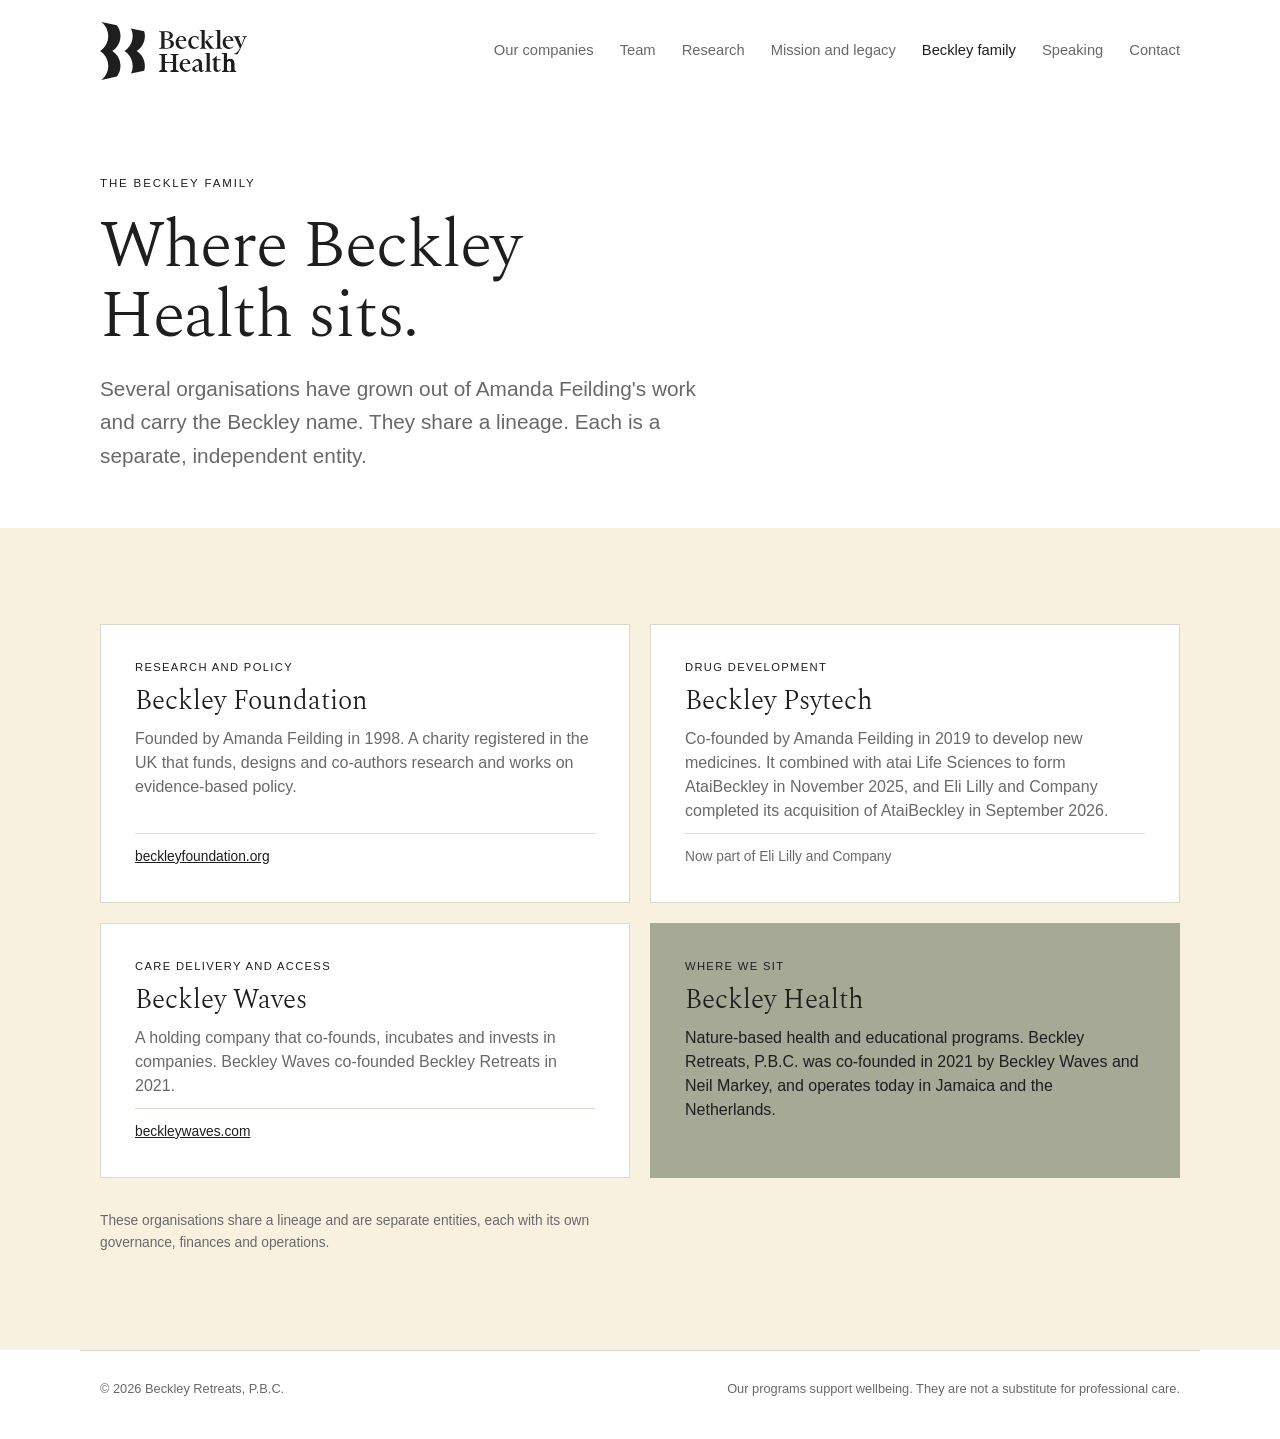
==== commit 53248c70: "Add files via upload" ====
--- a/ecosystem.html
+++ b/ecosystem.html
@@ -18,7 +18,7 @@
 <link rel="preconnect" href="https://fonts.googleapis.com">
 <link rel="preconnect" href="https://fonts.gstatic.com" crossorigin>
 <link rel="stylesheet" href="https://fonts.googleapis.com/css2?family=Spectral:wght@300&display=swap">
-<link rel="stylesheet" href="assets/site.css?v=4">
+<link rel="stylesheet" href="assets/site.css?v=5">
 </head>
 <body>
 <header>
@@ -40,12 +40,18 @@
 
   <section class="alt">
     <div class="wrap">
-      <div class="eco">
+      <div class="eco four">
         <div class="co">
           <div class="kicker">Research and policy</div>
           <div class="name">Beckley Foundation</div>
           <p>Founded by Amanda Feilding in 1998. A charity registered in the UK that funds, designs and co-authors research and works on evidence-based policy.</p>
           <a class="more" href="https://www.beckleyfoundation.org">beckleyfoundation.org</a>
+        </div>
+        <div class="co">
+          <div class="kicker">Drug development</div>
+          <div class="name">Beckley Psytech</div>
+          <p>Co-founded by Amanda Feilding in 2019 to develop new medicines. It combined with atai Life Sciences to form AtaiBeckley in November 2025, and Eli Lilly and Company completed its acquisition of AtaiBeckley in September 2026.</p>
+          <div class="places">Now part of Eli Lilly and Company</div>
         </div>
         <div class="co">
           <div class="kicker">Care delivery and access</div>
@@ -59,17 +65,7 @@
           <p>Nature-based health and educational programs. Beckley Retreats, P.B.C. was co-founded in 2021 by Beckley Waves and Neil Markey, and operates today in Jamaica and the Netherlands.</p>
         </div>
       </div>
-    </div>
-  </section>
-
-  <section>
-    <div class="wrap">
-      <div class="sec-head"><div class="eyebrow">Separate entities</div><h2>A shared name is not shared ownership.</h2></div>
-      <div class="notice">
-        <p>Beckley Health, Beckley Retreats, Beckley Waves and the Beckley Foundation are separate legal entities with their own governance, finances and operations.</p>
-        <p>Nothing on this site should be read as a statement by, or an endorsement from, any other organisation named here. Each speaks for itself.</p>
-      </div>
-      <p class="note"><b style="font-weight:500;color:var(--ink)">In the news.</b> Beckley Psytech, the drug development company co-founded by Amanda Feilding, combined with atai Life Sciences to form AtaiBeckley in November 2025. Eli Lilly and Company completed its acquisition of AtaiBeckley in September 2026. Beckley Health, Beckley Retreats, Beckley Waves and the Beckley Foundation were not part of that transaction.</p>
+      <p class="note">These organisations share a lineage and are separate entities, each with its own governance, finances and operations.</p>
     </div>
   </section>
 
--- a/assets/site.css
+++ b/assets/site.css
@@ -1,11 +1,10 @@
 /* Layout: a quiet one-page company site. White ground, one large photograph, sage used once for the contact band. */
 :root{
+  color-scheme:light;
   --bg:#FFFFFF; --alt:#F8F1E0; --ink:#1E1E1E; --body:#696969; --line:#DDD8C9; --sage:#A5A996; --sage-ink:#1E1E1E; --btn:#1E1E1E; --btn-ink:#FFFFFF;
   --display:Spectral,Georgia,"Times New Roman",serif;
   --sans:"Helvetica Neue",Helvetica,Arial,sans-serif;
 }
-@media (prefers-color-scheme: dark){ :root:not([data-theme="light"]){ --bg:#1A1A19; --alt:#222220; --ink:#F8F1E0; --body:#B4B2A6; --line:#3B3B38; --btn:#F8F1E0; --btn-ink:#1E1E1E; color-scheme:dark } }
-:root[data-theme="dark"]{ --bg:#1A1A19; --alt:#222220; --ink:#F8F1E0; --body:#B4B2A6; --line:#3B3B38; --btn:#F8F1E0; --btn-ink:#1E1E1E; color-scheme:dark }
 *{box-sizing:border-box}
 body{background:var(--bg);color:var(--body);font-family:var(--sans);font-weight:300;font-size:17px;line-height:1.6;-webkit-font-smoothing:antialiased}
 h1,h2,h3,p,figure{margin:0}
@@ -22,8 +21,8 @@
 /* header */
 header .wrap{display:flex;align-items:center;justify-content:space-between;gap:16px;padding-block:22px}
 .brand{display:inline-block;color:var(--ink);text-decoration:none;line-height:0}
-.brand svg{height:96px;width:auto;display:block}
-@media (max-width:820px){.brand svg{height:84px}}
+.brand svg{height:58px;width:auto;display:block}
+@media (max-width:820px){.brand svg{height:46px}}
 nav{display:flex;gap:26px;font-size:0.92rem}
 nav a{text-decoration:none;color:var(--body)}
 nav a:hover{color:var(--ink)}
@@ -147,7 +146,7 @@
 @media (max-width:820px){
   header{border-bottom:1px solid var(--line)}
   header .wrap{flex-wrap:wrap;align-items:center;gap:0 16px;padding-block:14px}
-  .brand svg{height:64px}
+  .brand svg{height:46px}
   .menu{display:inline-flex;align-items:center;justify-content:center;min-height:44px;padding:0 16px;border:1px solid var(--ink);color:var(--ink);font-size:0.74rem;font-weight:500;letter-spacing:0.14em;text-transform:uppercase;cursor:pointer;user-select:none;-webkit-tap-highlight-color:transparent}
   .menu .c{display:none}
   .nav-t:checked + .menu{background:var(--btn);color:var(--btn-ink)}
@@ -176,3 +175,7 @@
   .pin.live{box-shadow:0 0 0 5px rgba(248,241,224,0.2)}
   .legend{flex-wrap:wrap;gap:10px 24px;margin-top:20px}
 }
+.eco.four{grid-template-columns:repeat(2,minmax(0,1fr))}
+.eco.four .co{padding:clamp(22px,3vw,34px)}
+.eco.four .co p{font-size:1rem}
+@media (max-width:820px){.eco.four{grid-template-columns:minmax(0,1fr)}}
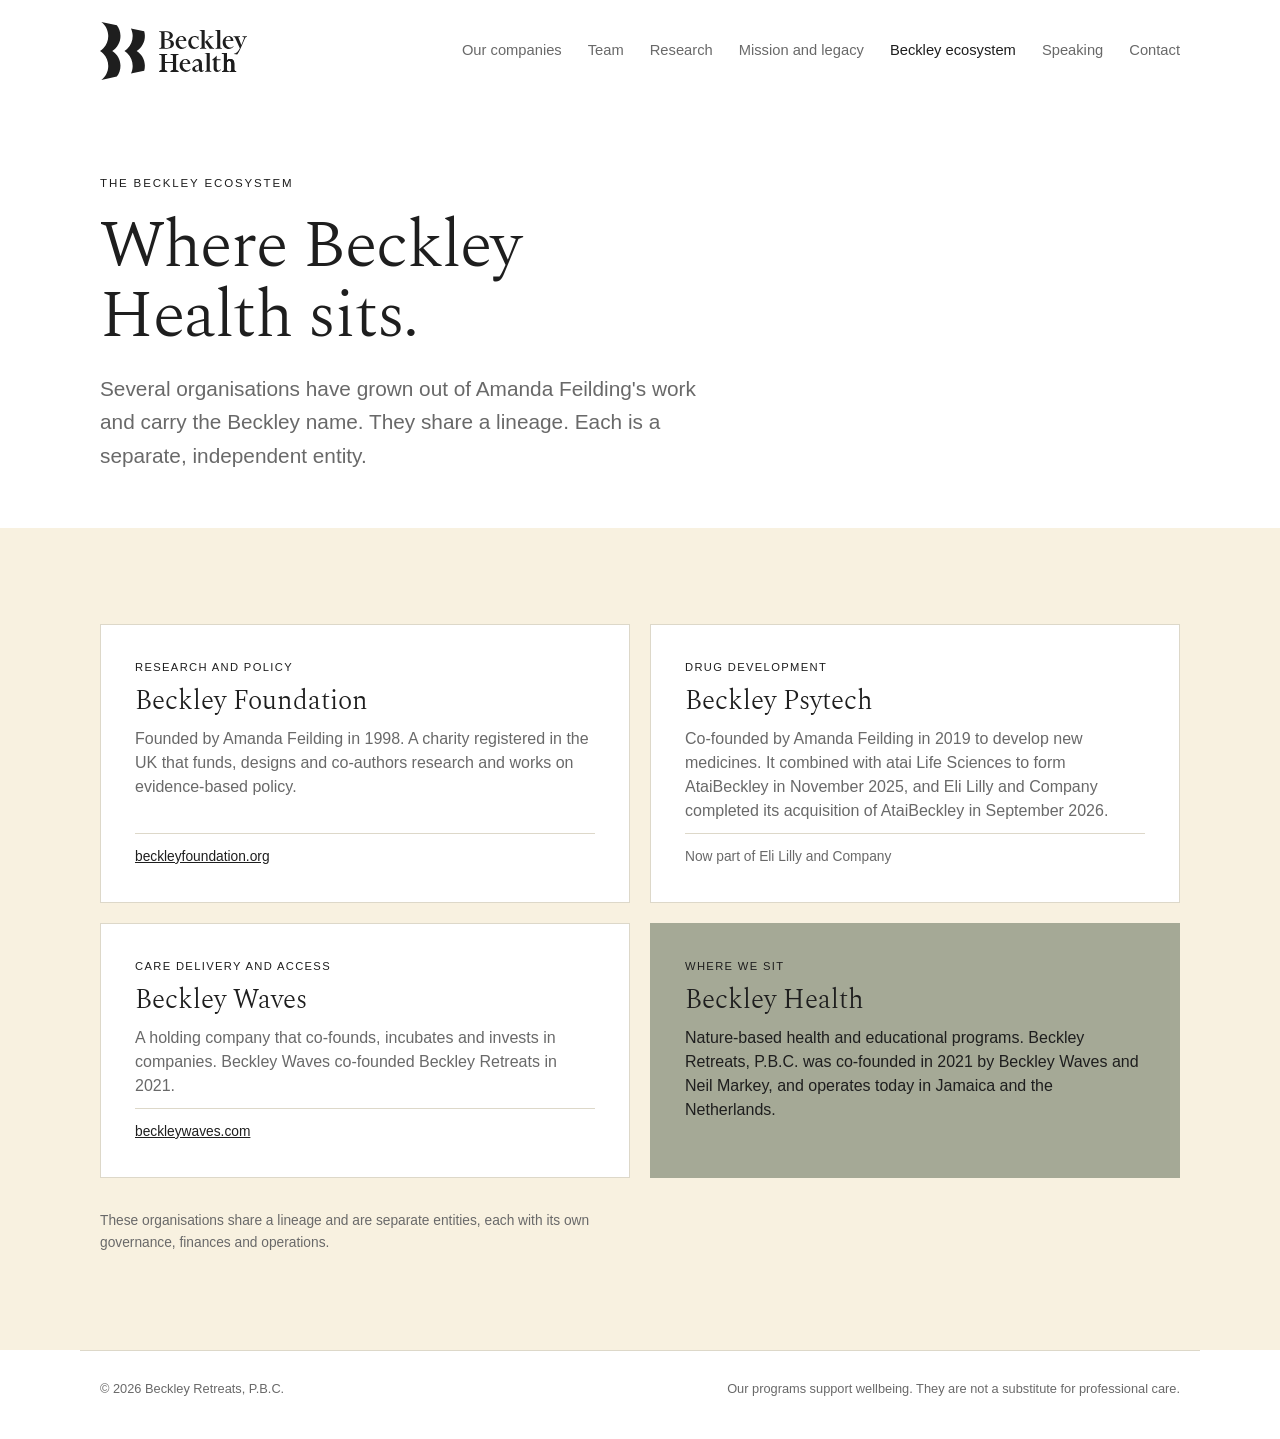
==== commit 0f420014: "Add files via upload" ====
--- a/ecosystem.html
+++ b/ecosystem.html
@@ -3,11 +3,11 @@
 <head>
 <meta charset="utf-8">
 <meta name="viewport" content="width=device-width, initial-scale=1, viewport-fit=cover">
-<title>The Beckley family | Beckley Health</title>
-<meta name="description" content="The Beckley family of organisations and where Beckley Health sits. Each is a separate, independent entity.">
+<title>The Beckley ecosystem | Beckley Health</title>
+<meta name="description" content="The Beckley ecosystem of organisations and where Beckley Health sits. Each is a separate, independent entity.">
 <meta name="robots" content="noindex, nofollow">
-<meta property="og:title" content="The Beckley family | Beckley Health">
-<meta property="og:description" content="The Beckley family of organisations and where Beckley Health sits. Each is a separate, independent entity.">
+<meta property="og:title" content="The Beckley ecosystem | Beckley Health">
+<meta property="og:description" content="The Beckley ecosystem of organisations and where Beckley Health sits. Each is a separate, independent entity.">
 <meta property="og:type" content="website">
 <meta property="og:image" content="assets/share.jpg">
 <meta name="twitter:card" content="summary_large_image">
@@ -25,14 +25,14 @@
   <div class="wrap">
     <a class="brand" href="index.html" aria-label="Beckley Health"><svg viewBox="82 53 1266 499" aria-hidden="true"><g fill="currentColor"><path d="M258.1,427.5c-1.1-52.9-29.1-98.9-70.8-125.2c43.5-27.4,71.9-76.3,70.8-131.4 c-0.7-33.5-12.2-64.3-31.1-89L93.2,53.2c36.4,27.7,59.9,71.5,59.9,120.8c0,40.8-16.1,77.8-42.3,105.1 c-8.5,8.9-18.1,16.7-28.5,23.3c10.4,6.6,20,14.4,28.5,23.3c26.2,27.3,42.3,64.3,42.3,105.1 c0,49.3-23.5,93-59.9,120.8l133.7-28.7C247.1,496.3,258.9,463.2,258.1,427.5z"/><path d="M363.1,173.9c0,40.8-16.1,77.8-42.3,105.1c-8.5,8.9-18.1,16.7-28.5,23.3c10.4,6.6,20,14.4,28.5,23.3 c26.2,27.3,42.3,64.3,42.3,105.1c0,23.7-5.5,46.2-15.2,66.2l114.4-24.5c4-14.2,6.1-29.2,5.8-44.8 c-1.1-52.9-29.1-98.9-70.8-125.2c43.5-27.4,71.9-76.3,70.8-131.4c-0.3-13.4-2.3-26.3-5.8-38.5l-114.4-24.5 C357.7,127.7,363.1,150.2,363.1,173.9z"/><path d="M591.4,277.2c13.6,0,18.3-1.2,18.3-13.1V151.8c0-11.9-4.7-13.1-18.3-13.1v-5.7h58.1 c32.7,0,59.6,11.9,59.6,36.6c0,18.8-17.8,31.2-38.8,34.4c26,2.2,48,14.1,48,36.9c0,28.2-27.2,42.1-60.4,42.1 H591.4V277.2z M637.4,202h8.9c19.5,0,36.1-7.4,36.1-32.2c0-24-16.6-30.4-37.1-30.4h-7.9V202z M654.5,276.7 c19.3,0,35.9-7.7,35.9-34.9c0-24.7-15.8-33.6-37.9-33.6h-15.1v56.9c0,9.9,5,11.6,12.1,11.6H654.5z"/><path d="M786.1,285.4c-29.2,0-53.2-22.3-53.2-54.2c0-32.7,24.7-57.1,50.5-57.1c28.4,0,42.1,22.5,42.1,43 h-67.5c0,0.7,0,1.7,0,2.7c0,29.9,16.8,51.7,40.8,51.7c10.4,0,18.6-4,25.2-12.9l3.2,3 C817.5,277.2,801.9,285.4,786.1,285.4z M758.4,210.9h44.3c-0.7-17.6-6.9-30.2-20-30.2 C769.8,180.7,760.4,191.1,758.4,210.9z"/><path d="M865.8,221.5c0,29.2,16.6,50,38.4,50c10.4,0,17.3-3.5,25-13.1l3.5,3 c-9.7,16.1-26,24-41.1,24c-27.5,0-50.2-21-50.2-53.4c0-33.1,26.2-57.9,54.4-57.9 c13.9,0,20.5,5.9,24.2,5.9c3,0,4-2.2,5-4.7h3.2l2,32.9l-4.5,0.2c-3.5-17.8-15.1-27.2-28.4-27.2 C879.6,181.2,865.8,197.5,865.8,221.5z"/><path d="M956.3,140.6c0-12.1-3-13.4-16.1-13.4v-5.2h42.5v142.3c0,12.1,2.5,13.4,13.4,13.4v5.2h-53.4v-5.2 c11.1,0,13.6-1.2,13.6-13.4V140.6z M1041.7,262.3c9.2,11.9,13.6,14.8,21.8,15.3v5.2h-37.4l-35.9-51 c-3.2-4-5.9-6.9-5.9-6.9l35.4-31.9c3.5-3.2,5.7-5.9,5.7-7.9c0-2.2-3-3.5-10.4-3.5v-5.2h42.5v5.2 c-12.6,0-21,5.7-30.2,13.6l-20.5,17.8L1041.7,262.3z"/><path d="M1074.3,127.2v-5.2h42.5v142.3c0,12.1,2.5,13.4,13.4,13.4v5.2h-53.4v-5.2c11.1,0,13.6-1.2,13.6-13.4 v-123.7C1090.4,128.5,1087.4,127.2,1074.3,127.2z"/><path d="M1190.6,285.4c-29.2,0-53.2-22.3-53.2-54.2c0-32.7,24.7-57.1,50.5-57.1c28.4,0,42.1,22.5,42.1,43 h-67.5c0,0.7,0,1.7,0,2.7c0,29.9,16.8,51.7,40.8,51.7c10.4,0,18.6-4,25.2-12.9l3.2,3 C1222,277.2,1206.4,285.4,1190.6,285.4z M1162.9,210.9h44.3c-0.7-17.6-6.9-30.2-20-30.2 C1174.3,180.7,1164.9,191.1,1162.9,210.9z"/><path d="M1234.1,329.1v-3.2c18.8-2.5,35.9-17.8,51.2-47.5l-38.1-83.9c-5-10.9-6.2-12.9-16.3-12.9v-5.2h55.7v5.2 c-8.4,0-13.4,0.5-13.4,5.4c0,2,0.7,4.2,2.2,7.7l23,55.4l22-54.7c1.2-3.2,2-5.7,2-7.4 c0-5.4-5.4-6.4-14.6-6.4v-5.2h38.6v5.2c-10.9,0-12.4,1.5-17.6,13.8l-33.6,77.4 c-13.4,30.9-26,53-32.7,59.4L1234.1,329.1z"/><path d="M648.6 474.3C633.9 474.3 627.3 474.1 627.3 462.4V405H709.7V462.4C709.7 474.1 703.1 474.3 688.5 474.3V480H745.7V474.3C731 474.3 724.4 474.1 724.4 462.4V347.6C724.4 335.9 731 335.7 745.7 335.7V330H688.5V335.7C703.1 335.7 709.7 335.9 709.7 347.6V398.1H627.3V347.6C627.3 335.9 633.9 335.7 648.6 335.7V330H591.4V335.7C606.1 335.7 612.7 335.9 612.7 347.6V462.4C612.7 474.1 606.1 474.3 591.4 474.3V480H648.6Z"/><path d="M650.4 474.3C635.7 474.3 629.1 474.1 629.1 462.4V405H711.5V462.4C711.5 474.1 704.9 474.3 690.2 474.3V480H747.5V474.3C732.8 474.3 726.2 474.1 726.2 462.4V347.6C726.2 335.9 732.8 335.7 747.5 335.7V330H690.2V335.7C704.9 335.7 711.5 335.9 711.5 347.6V398.1H629.1V347.6C629.1 335.9 635.7 335.7 650.4 335.7V330H593.2V335.7C607.8 335.7 614.4 335.9 614.4 347.6V462.4C614.4 474.1 607.8 474.3 593.2 474.3V480H650.4Z"/><path d="M652.2 474.3C637.5 474.3 630.9 474.1 630.9 462.4V405H713.3V462.4C713.3 474.1 706.7 474.3 692 474.3V480H749.2V474.3C734.6 474.3 728 474.1 728 462.4V347.6C728 335.9 734.6 335.7 749.2 335.7V330H692V335.7C706.7 335.7 713.3 335.9 713.3 347.6V398.1H630.9V347.6C630.9 335.9 637.5 335.7 652.2 335.7V330H594.9V335.7C609.6 335.7 616.2 335.9 616.2 347.6V462.4C616.2 474.1 609.6 474.3 594.9 474.3V480H652.2Z"/><path d="M653.9 474.3C639.3 474.3 632.7 474.1 632.7 462.4V405H715.1V462.4C715.1 474.1 708.5 474.3 693.8 474.3V480H751V474.3C736.3 474.3 729.7 474.1 729.7 462.4V347.6C729.7 335.9 736.3 335.7 751 335.7V330H693.8V335.7C708.5 335.7 715.1 335.9 715.1 347.6V398.1H632.7V347.6C632.7 335.9 639.3 335.7 653.9 335.7V330H596.7V335.7C611.4 335.7 618 335.9 618 347.6V462.4C618 474.1 611.4 474.3 596.7 474.3V480H653.9Z"/><path d="M655.7 474.3C641 474.3 634.4 474.1 634.4 462.4V405H716.8V462.4C716.8 474.1 710.2 474.3 695.6 474.3V480H752.8V474.3C738.1 474.3 731.5 474.1 731.5 462.4V347.6C731.5 335.9 738.1 335.7 752.8 335.7V330H695.6V335.7C710.2 335.7 716.8 335.9 716.8 347.6V398.1H634.4V347.6C634.4 335.9 641 335.7 655.7 335.7V330H598.5V335.7C613.2 335.7 619.8 335.9 619.8 347.6V462.4C619.8 474.1 613.2 474.3 598.5 474.3V480H655.7Z"/><path d="M657.5 474.3C642.8 474.3 636.2 474.1 636.2 462.4V405H718.6V462.4C718.6 474.1 712 474.3 697.3 474.3V480H754.5V474.3C739.9 474.3 733.3 474.1 733.3 462.4V347.6C733.3 335.9 739.9 335.7 754.5 335.7V330H697.3V335.7C712 335.7 718.6 335.9 718.6 347.6V398.1H636.2V347.6C636.2 335.9 642.8 335.7 657.5 335.7V330H600.3V335.7C614.9 335.7 621.5 335.9 621.5 347.6V462.4C621.5 474.1 614.9 474.3 600.3 474.3V480H657.5Z"/><path d="M659.2 474.3C644.6 474.3 638 474.1 638 462.4V405H720.4V462.4C720.4 474.1 713.8 474.3 699.1 474.3V480H756.3V474.3C741.6 474.3 735 474.1 735 462.4V347.6C735 335.9 741.6 335.7 756.3 335.7V330H699.1V335.7C713.8 335.7 720.4 335.9 720.4 347.6V398.1H638V347.6C638 335.9 644.6 335.7 659.2 335.7V330H602V335.7C616.7 335.7 623.3 335.9 623.3 347.6V462.4C623.3 474.1 616.7 474.3 602 474.3V480H659.2Z"/><path d="M661 474.3C646.3 474.3 639.7 474.1 639.7 462.4V405H722.1V462.4C722.1 474.1 715.5 474.3 700.9 474.3V480H758.1V474.3C743.4 474.3 736.8 474.1 736.8 462.4V347.6C736.8 335.9 743.4 335.7 758.1 335.7V330H700.9V335.7C715.5 335.7 722.1 335.9 722.1 347.6V398.1H639.7V347.6C639.7 335.9 646.3 335.7 661 335.7V330H603.8V335.7C618.5 335.7 625.1 335.9 625.1 347.6V462.4C625.1 474.1 618.5 474.3 603.8 474.3V480H661Z"/><path transform="translate(34.2 197.1)" d="M786.1,285.4c-29.2,0-53.2-22.3-53.2-54.2c0-32.7,24.7-57.1,50.5-57.1c28.4,0,42.1,22.5,42.1,43 h-67.5c0,0.7,0,1.7,0,2.7c0,29.9,16.8,51.7,40.8,51.7c10.4,0,18.6-4,25.2-12.9l3.2,3 C817.5,277.2,801.9,285.4,786.1,285.4z M758.4,210.9h44.3c-0.7-17.6-6.9-30.2-20-30.2 C769.8,180.7,760.4,191.1,758.4,210.9z"/><path transform="translate(-269.3 0.0)" d="M1179,384.7c-11.4,0-21,7.7-27,21.5l-5-2c6.4-19.1,22.5-33.1,43.8-33.1 c23.3,0,37.6,14.6,37.6,38.1v51.5c0,6.9,3.7,10.4,7.9,10.4c3.7,0,5.7-1.5,8.9-5.2l3,3.2 c-4.5,7.2-12.4,13.4-22.8,13.4c-10.6,0-19.8-5.9-23-17.3c-6.2,8.9-17.6,17.3-31.2,17.3 c-13.9,0-26.2-8.9-26.2-24.2c0-15.8,13.4-23.5,32.9-30.9l24.2-9.2v-7.2 C1202.2,396.6,1195.3,384.7,1179,384.7z M1185.4,431c-9.4,4-16.3,9.4-16.3,21 c0,10.4,6.7,17.6,16.3,17.6c5.9,0,11.9-3.2,16.8-8.7v-36.1L1185.4,431z"/><path transform="translate(-90.4 197.1)" d="M1074.3,127.2v-5.2h42.5v142.3c0,12.1,2.5,13.4,13.4,13.4v5.2h-53.4v-5.2c11.1,0,13.6-1.2,13.6-13.4 v-123.7C1090.4,128.5,1087.4,127.2,1074.3,127.2z"/><path transform="translate(193.9 0.0)" d="M890.2,344.1h2v29.9c7.9,0,26.7-0.2,33.9-1l-1.5,8.4h-32.4v67.5c0,11.9,5.2,20.5,16.3,20.5 c7.4,0,12.4-3.5,17.6-10.6l3.7,3c-7.9,12.9-19.6,20.5-34.1,20.5c-16.8,0-29.9-12.1-29.9-29.7l0.7-71.5 h-13.1v-3.5C867.2,369.4,881.8,355.5,890.2,344.1z"/><path d="M1177.7 474.8C1165.6 474.8 1161.9 474.6 1161.9 462.4V401.8C1166.5 392.9 1176 384.2 1187.7 384.2C1203.8 384.2 1211.8 395.1 1211.8 413.9V462.4C1211.8 474.6 1208.2 474.8 1196 474.8V480H1242V474.8C1229.6 474.8 1225.9 474.6 1225.9 462.4V410C1225.9 390.1 1216.9 373.6 1195.5 373.6C1178.2 373.6 1166.3 388.4 1161.9 397.3V319.1H1129.3V324.3C1144.9 324.3 1147.8 325 1147.8 337.2V462.4C1147.8 474.6 1144.1 474.8 1131.7 474.8V480H1177.7Z"/><path d="M1179.5 474.8C1167.3 474.8 1163.7 474.6 1163.7 462.4V401.8C1168.3 392.9 1177.8 384.2 1189.5 384.2C1205.5 384.2 1213.6 395.1 1213.6 413.9V462.4C1213.6 474.6 1209.9 474.8 1197.8 474.8V480H1243.8V474.8C1231.3 474.8 1227.7 474.6 1227.7 462.4V410C1227.7 390.1 1218.7 373.6 1197.3 373.6C1180 373.6 1168.1 388.4 1163.7 397.3V319.1H1131.1V324.3C1146.6 324.3 1149.6 325 1149.6 337.2V462.4C1149.6 474.6 1145.9 474.8 1133.5 474.8V480H1179.5Z"/><path d="M1181.3 474.8C1169.1 474.8 1165.4 474.6 1165.4 462.4V401.8C1170.1 392.9 1179.6 384.2 1191.3 384.2C1207.3 384.2 1215.4 395.1 1215.4 413.9V462.4C1215.4 474.6 1211.7 474.8 1199.5 474.8V480H1245.5V474.8C1233.1 474.8 1229.5 474.6 1229.5 462.4V410C1229.5 390.1 1220.5 373.6 1199 373.6C1181.8 373.6 1169.8 388.4 1165.4 397.3V319.1H1132.8V324.3C1148.4 324.3 1151.3 325 1151.3 337.2V462.4C1151.3 474.6 1147.7 474.8 1135.3 474.8V480H1181.3Z"/><path d="M1183 474.8C1170.9 474.8 1167.2 474.6 1167.2 462.4V401.8C1171.8 392.9 1181.3 384.2 1193 384.2C1209.1 384.2 1217.1 395.1 1217.1 413.9V462.4C1217.1 474.6 1213.5 474.8 1201.3 474.8V480H1247.3V474.8C1234.9 474.8 1231.2 474.6 1231.2 462.4V410C1231.2 390.1 1222.2 373.6 1200.8 373.6C1183.5 373.6 1171.6 388.4 1167.2 397.3V319.1H1134.6V324.3C1150.2 324.3 1153.1 325 1153.1 337.2V462.4C1153.1 474.6 1149.5 474.8 1137 474.8V480H1183Z"/><path d="M1184.8 474.8C1172.6 474.8 1169 474.6 1169 462.4V401.8C1173.6 392.9 1183.1 384.2 1194.8 384.2C1210.9 384.2 1218.9 395.1 1218.9 413.9V462.4C1218.9 474.6 1215.2 474.8 1203.1 474.8V480H1249.1V474.8C1236.7 474.8 1233 474.6 1233 462.4V410C1233 390.1 1224 373.6 1202.6 373.6C1185.3 373.6 1173.4 388.4 1169 397.3V319.1H1136.4V324.3C1152 324.3 1154.9 325 1154.9 337.2V462.4C1154.9 474.6 1151.2 474.8 1138.8 474.8V480H1184.8Z"/><path d="M1186.6 474.8C1174.4 474.8 1170.8 474.6 1170.8 462.4V401.8C1175.4 392.9 1184.9 384.2 1196.6 384.2C1212.6 384.2 1220.7 395.1 1220.7 413.9V462.4C1220.7 474.6 1217 474.8 1204.8 474.8V480H1250.8V474.8C1238.4 474.8 1234.8 474.6 1234.8 462.4V410C1234.8 390.1 1225.8 373.6 1204.4 373.6C1187.1 373.6 1175.1 388.4 1170.8 397.3V319.1H1138.1V324.3C1153.7 324.3 1156.6 325 1156.6 337.2V462.4C1156.6 474.6 1153 474.8 1140.6 474.8V480H1186.6Z"/><path d="M1188.4 474.8C1176.2 474.8 1172.5 474.6 1172.5 462.4V401.8C1177.2 392.9 1186.7 384.2 1198.3 384.2C1214.4 384.2 1222.4 395.1 1222.4 413.9V462.4C1222.4 474.6 1218.8 474.8 1206.6 474.8V480H1252.6V474.8C1240.2 474.8 1236.6 474.6 1236.6 462.4V410C1236.6 390.1 1227.5 373.6 1206.1 373.6C1188.8 373.6 1176.9 388.4 1172.5 397.3V319.1H1139.9V324.3C1155.5 324.3 1158.4 325 1158.4 337.2V462.4C1158.4 474.6 1154.8 474.8 1142.4 474.8V480H1188.4Z"/><path d="M1190.1 474.8C1178 474.8 1174.3 474.6 1174.3 462.4V401.8C1178.9 392.9 1188.4 384.2 1200.1 384.2C1216.2 384.2 1224.2 395.1 1224.2 413.9V462.4C1224.2 474.6 1220.6 474.8 1208.4 474.8V480H1254.4V474.8C1242 474.8 1238.3 474.6 1238.3 462.4V410C1238.3 390.1 1229.3 373.6 1207.9 373.6C1190.6 373.6 1178.7 388.4 1174.3 397.3V319.1H1141.7V324.3C1157.3 324.3 1160.2 325 1160.2 337.2V462.4C1160.2 474.6 1156.5 474.8 1144.1 474.8V480H1190.1Z"/></g></svg></a>
     <input type="checkbox" id="nav-t" class="nav-t" aria-label="Open menu"><label for="nav-t" class="menu"><span class="o">Menu</span><span class="c">Close</span></label>
-    <nav aria-label="Site"><a href="index.html#companies">Our companies</a><a href="index.html#team">Team</a><a href="research.html">Research</a><a href="mission.html">Mission and legacy</a><a href="ecosystem.html" aria-current="page">Beckley family</a><a href="speaking.html">Speaking</a><a href="index.html#contact">Contact</a></nav>
+    <nav aria-label="Site"><a href="index.html#companies">Our companies</a><a href="index.html#team">Team</a><a href="research.html">Research</a><a href="mission.html">Mission and legacy</a><a href="ecosystem.html" aria-current="page">Beckley ecosystem</a><a href="speaking.html">Speaking</a><a href="index.html#contact">Contact</a></nav>
   </div>
 </header>
 
 <main>
   <div class="page-head">
     <div class="wrap">
-      <div class="eyebrow">The Beckley family</div>
+      <div class="eyebrow">The Beckley ecosystem</div>
       <h1>Where Beckley Health sits.</h1>
       <p class="lede">Several organisations have grown out of Amanda Feilding's work and carry the Beckley name. They share a lineage. Each is a separate, independent entity.</p>
     </div>
--- a/assets/site.css
+++ b/assets/site.css
@@ -179,3 +179,22 @@
 .eco.four .co{padding:clamp(22px,3vw,34px)}
 .eco.four .co p{font-size:1rem}
 @media (max-width:820px){.eco.four{grid-template-columns:minmax(0,1fr)}}
+.press{display:flex;flex-wrap:wrap;gap:clamp(10px,2vw,18px) clamp(28px,5vw,64px);align-items:baseline}
+.press a{font-family:var(--display);font-weight:300;font-size:clamp(1.45rem,3.2vw,2.3rem);line-height:1.15;color:var(--ink);text-decoration:none;white-space:nowrap}
+.press a:hover{text-decoration:underline;text-underline-offset:6px;text-decoration-thickness:1px}
+
+/* four commitments row */
+.three.four{grid-template-columns:repeat(4,minmax(0,1fr));gap:clamp(20px,3vw,36px)}
+.three.four .more{font-size:0.86rem;margin-top:auto;padding-top:6px}
+@media (max-width:1080px){.three.four{grid-template-columns:repeat(2,minmax(0,1fr))}}
+@media (max-width:820px){.three.four{grid-template-columns:minmax(0,1fr)}}
+
+/* board, below the team */
+.board-head{margin-top:clamp(48px,8vw,88px);margin-bottom:clamp(20px,3vw,32px)}
+.three.board .role{font-size:0.7rem;font-weight:500;letter-spacing:0.12em;text-transform:uppercase;color:var(--ink)}
+
+.photo{padding-bottom:0}
+.photo img{width:100%;height:auto;display:block}
+.photo figcaption{font-size:0.82rem;margin-top:10px}
+@media (min-width:1081px){.three.four.five{grid-template-columns:repeat(5,minmax(0,1fr));gap:clamp(18px,2.4vw,28px)}}
+@media (min-width:821px) and (max-width:1080px){.three.four.five{grid-template-columns:repeat(3,minmax(0,1fr))}}
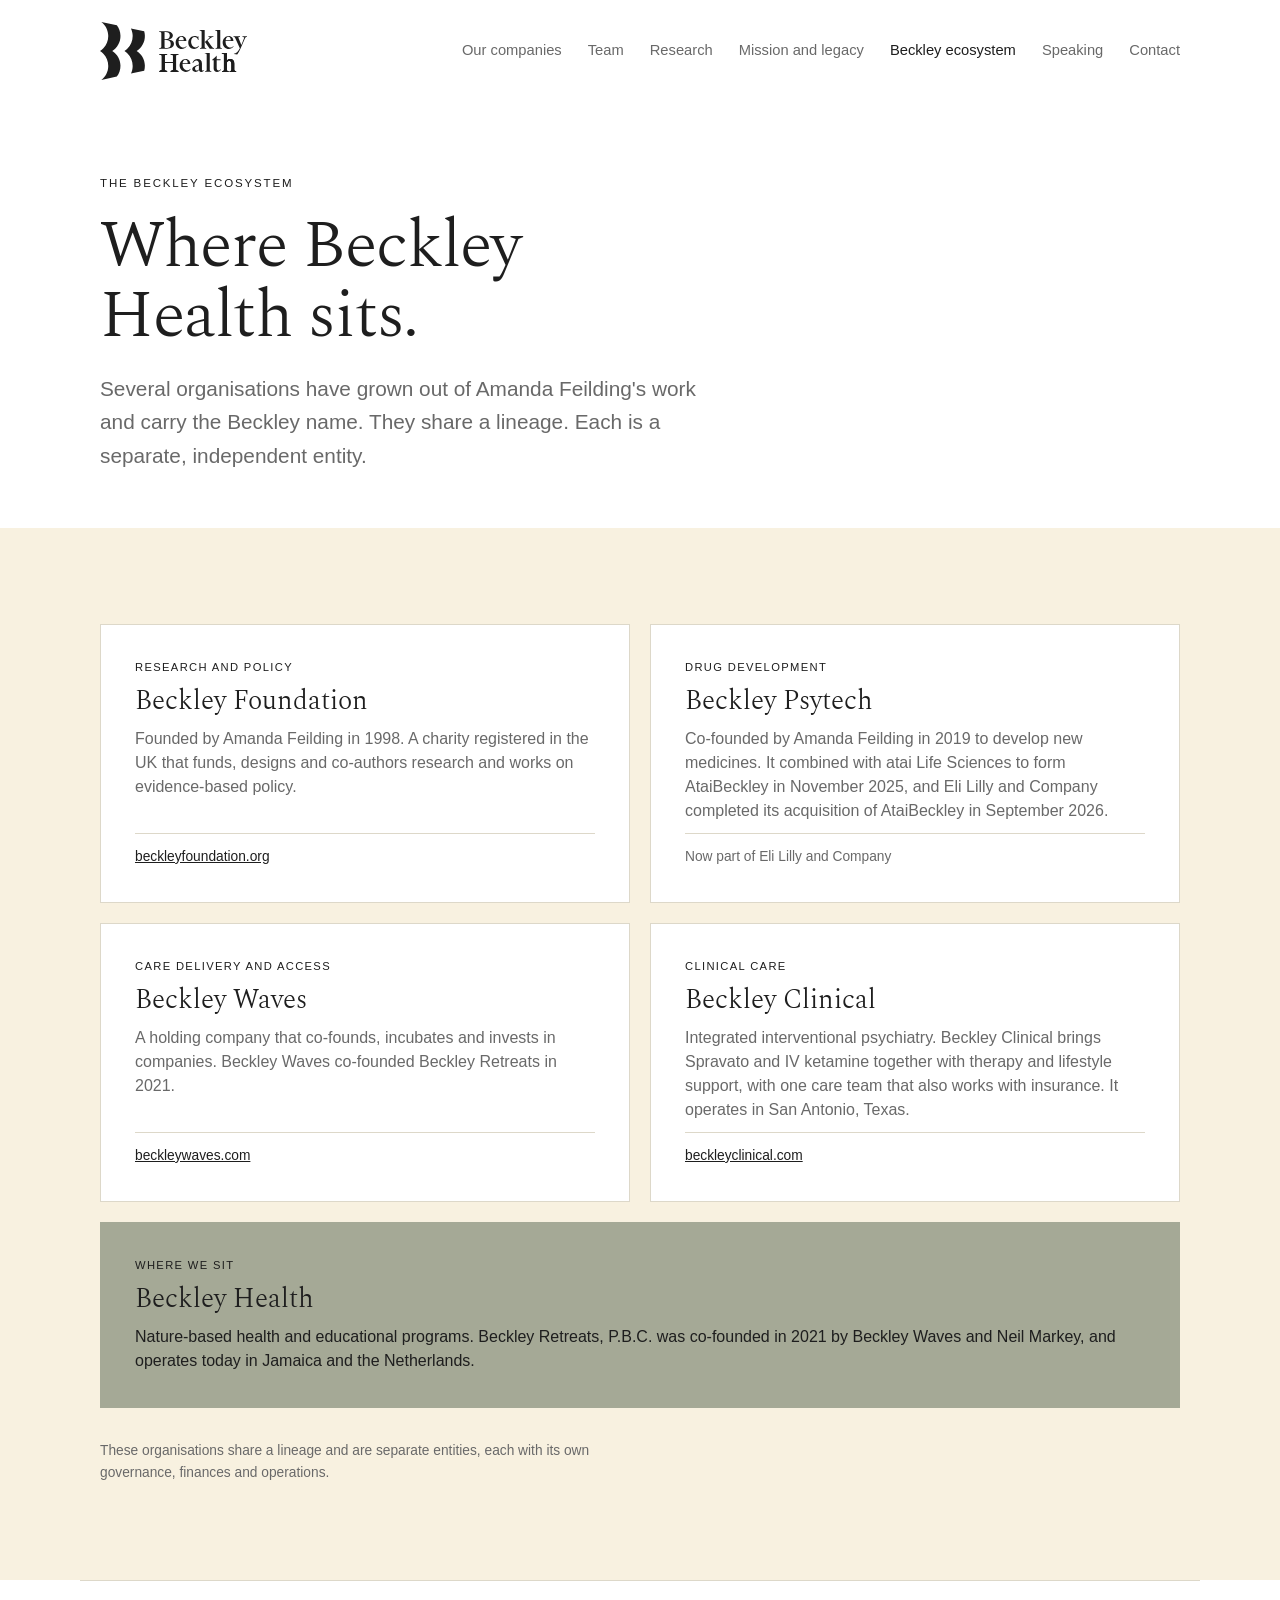
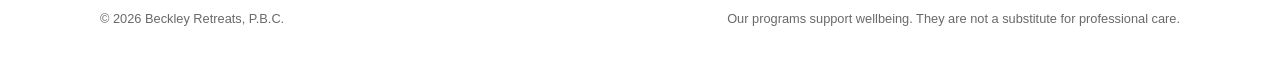
==== commit dce0d114: "Add files via upload" ====
--- a/ecosystem.html
+++ b/ecosystem.html
@@ -18,7 +18,7 @@
 <link rel="preconnect" href="https://fonts.googleapis.com">
 <link rel="preconnect" href="https://fonts.gstatic.com" crossorigin>
 <link rel="stylesheet" href="https://fonts.googleapis.com/css2?family=Spectral:wght@300&display=swap">
-<link rel="stylesheet" href="assets/site.css?v=5">
+<link rel="stylesheet" href="assets/site.css?v=11">
 </head>
 <body>
 <header>
@@ -59,6 +59,12 @@
           <p>A holding company that co-founds, incubates and invests in companies. Beckley Waves co-founded Beckley Retreats in 2021.</p>
           <a class="more" href="https://www.beckleywaves.com">beckleywaves.com</a>
         </div>
+        <div class="co">
+          <div class="kicker">Clinical care</div>
+          <div class="name">Beckley Clinical</div>
+          <p>Integrated interventional psychiatry. Beckley Clinical brings Spravato and IV ketamine together with therapy and lifestyle support, with one care team that also works with insurance. It operates in San Antonio, Texas.</p>
+          <a class="more" href="https://beckleyclinical.com">beckleyclinical.com</a>
+        </div>
         <div class="co us">
           <div class="kicker">Where we sit</div>
           <div class="name">Beckley Health</div>
--- a/assets/site.css
+++ b/assets/site.css
@@ -198,3 +198,4 @@
 .photo figcaption{font-size:0.82rem;margin-top:10px}
 @media (min-width:1081px){.three.four.five{grid-template-columns:repeat(5,minmax(0,1fr));gap:clamp(18px,2.4vw,28px)}}
 @media (min-width:821px) and (max-width:1080px){.three.four.five{grid-template-columns:repeat(3,minmax(0,1fr))}}
+@media (min-width:821px){.eco.four .co.us:last-child:nth-child(odd){grid-column:1 / -1}}
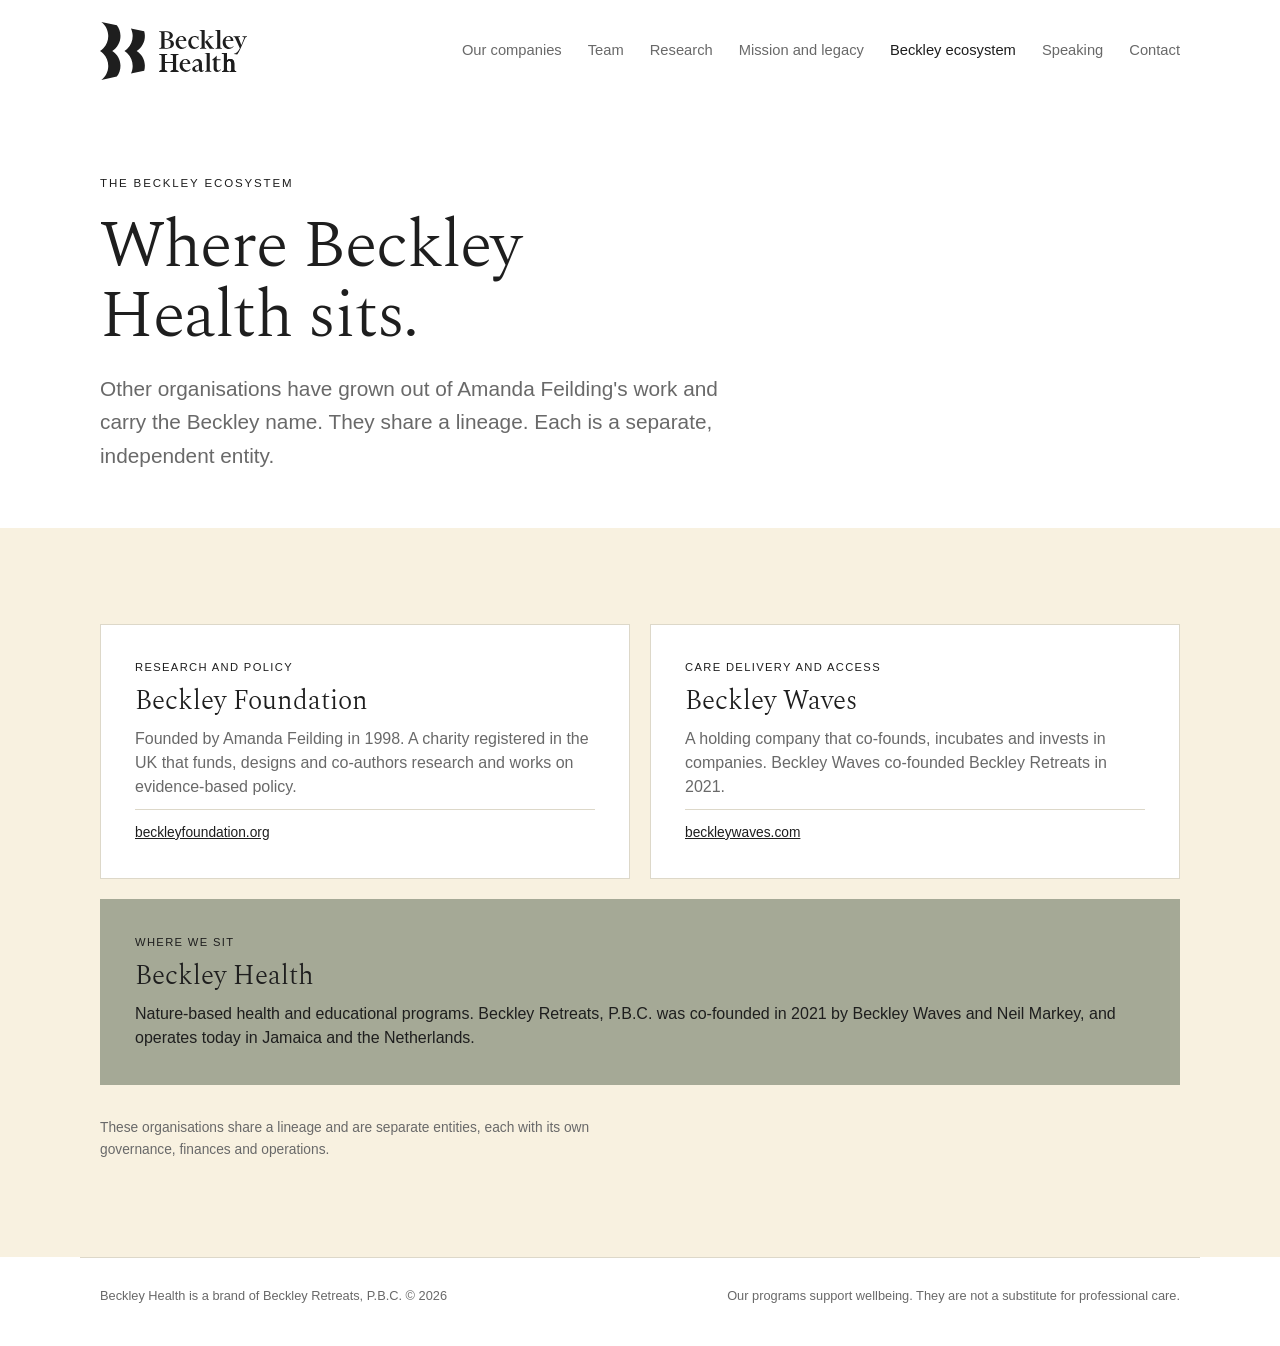
==== commit 7364dc2d: "Add files via upload" ====
--- a/ecosystem.html
+++ b/ecosystem.html
@@ -34,7 +34,7 @@
     <div class="wrap">
       <div class="eyebrow">The Beckley ecosystem</div>
       <h1>Where Beckley Health sits.</h1>
-      <p class="lede">Several organisations have grown out of Amanda Feilding's work and carry the Beckley name. They share a lineage. Each is a separate, independent entity.</p>
+      <p class="lede">Other organisations have grown out of Amanda Feilding's work and carry the Beckley name. They share a lineage. Each is a separate, independent entity.</p>
     </div>
   </div>
 
@@ -48,22 +48,10 @@
           <a class="more" href="https://www.beckleyfoundation.org">beckleyfoundation.org</a>
         </div>
         <div class="co">
-          <div class="kicker">Drug development</div>
-          <div class="name">Beckley Psytech</div>
-          <p>Co-founded by Amanda Feilding in 2019 to develop new medicines. It combined with atai Life Sciences to form AtaiBeckley in November 2025, and Eli Lilly and Company completed its acquisition of AtaiBeckley in September 2026.</p>
-          <div class="places">Now part of Eli Lilly and Company</div>
-        </div>
-        <div class="co">
           <div class="kicker">Care delivery and access</div>
           <div class="name">Beckley Waves</div>
           <p>A holding company that co-founds, incubates and invests in companies. Beckley Waves co-founded Beckley Retreats in 2021.</p>
           <a class="more" href="https://www.beckleywaves.com">beckleywaves.com</a>
-        </div>
-        <div class="co">
-          <div class="kicker">Clinical care</div>
-          <div class="name">Beckley Clinical</div>
-          <p>Integrated interventional psychiatry. Beckley Clinical brings Spravato and IV ketamine together with therapy and lifestyle support, with one care team that also works with insurance. It operates in San Antonio, Texas.</p>
-          <a class="more" href="https://beckleyclinical.com">beckleyclinical.com</a>
         </div>
         <div class="co us">
           <div class="kicker">Where we sit</div>
@@ -79,7 +67,7 @@
 
 <footer>
   <div class="wrap">
-    <span>&copy; 2026 Beckley Retreats, P.B.C.</span>
+    <span>Beckley Health is a brand of Beckley Retreats, P.B.C. &copy; 2026</span>
     <span>Our programs support wellbeing. They are not a substitute for professional care.</span>
   </div>
 </footer>
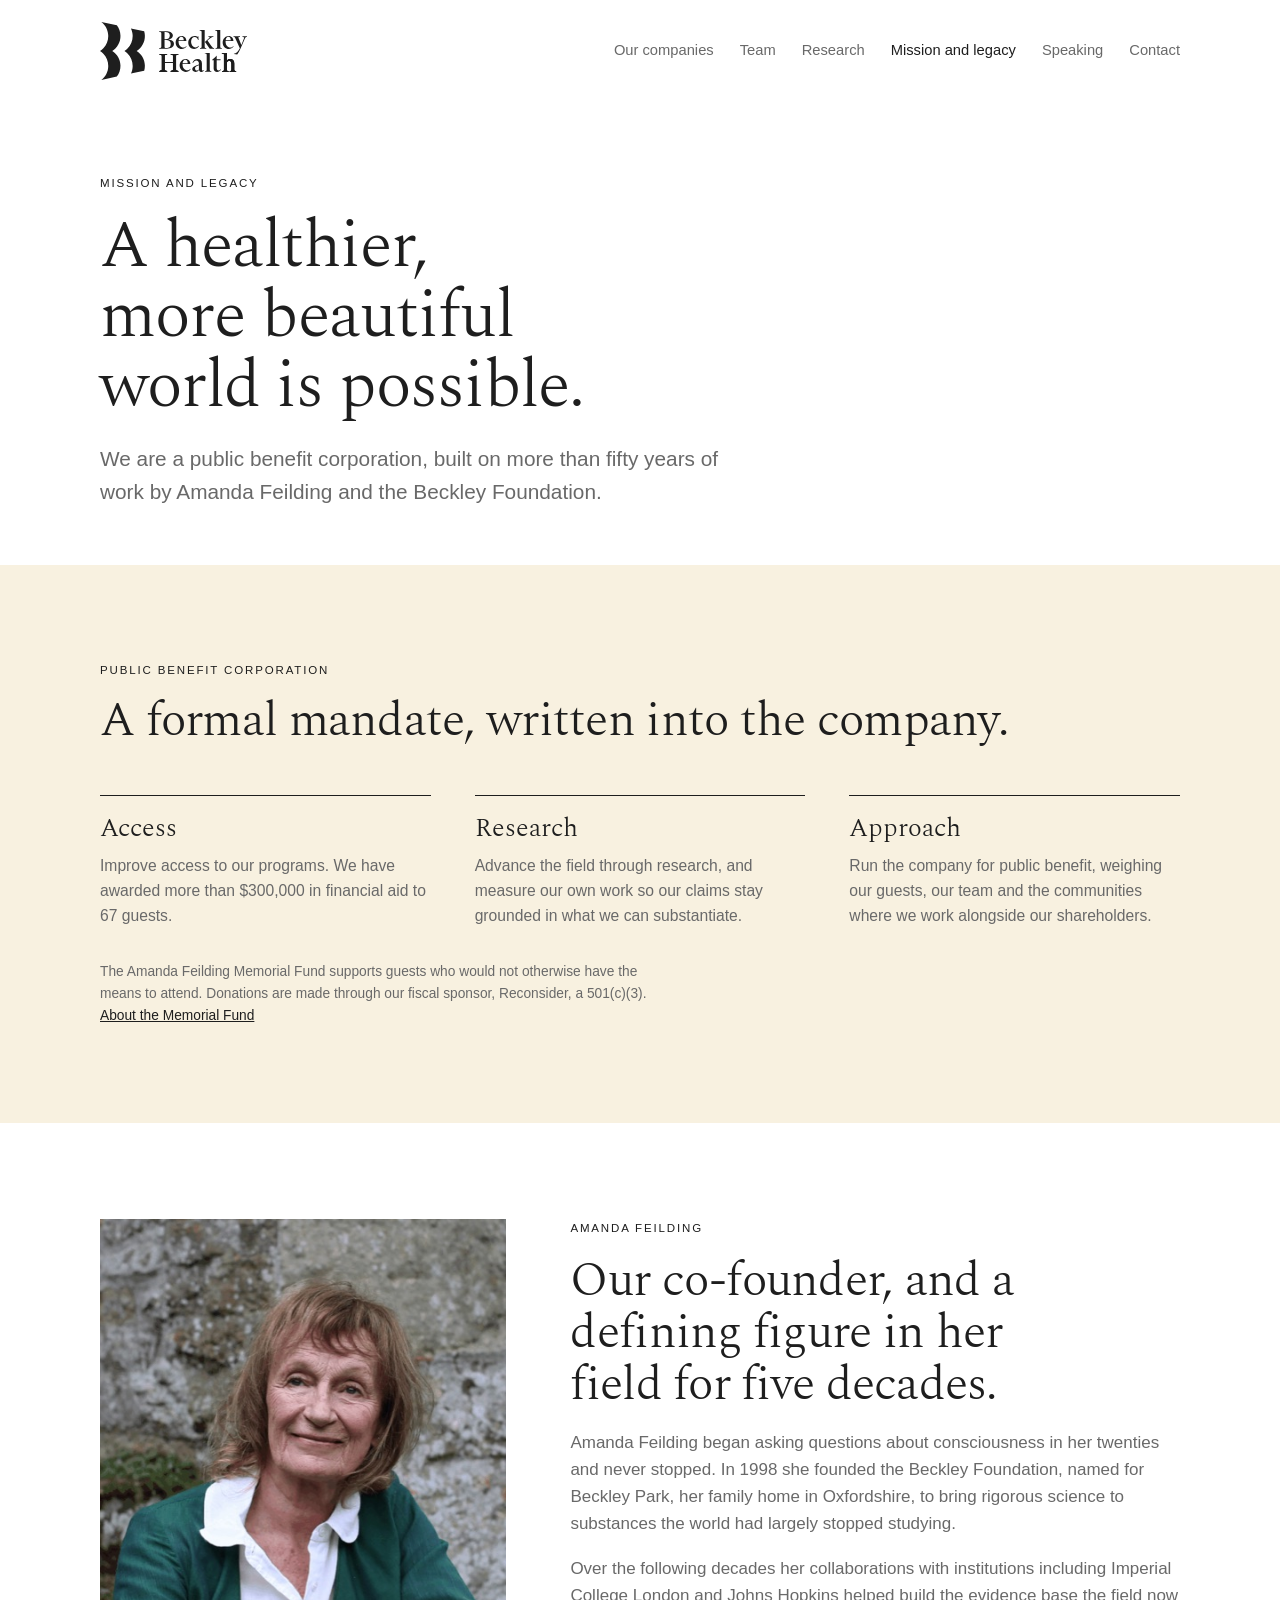
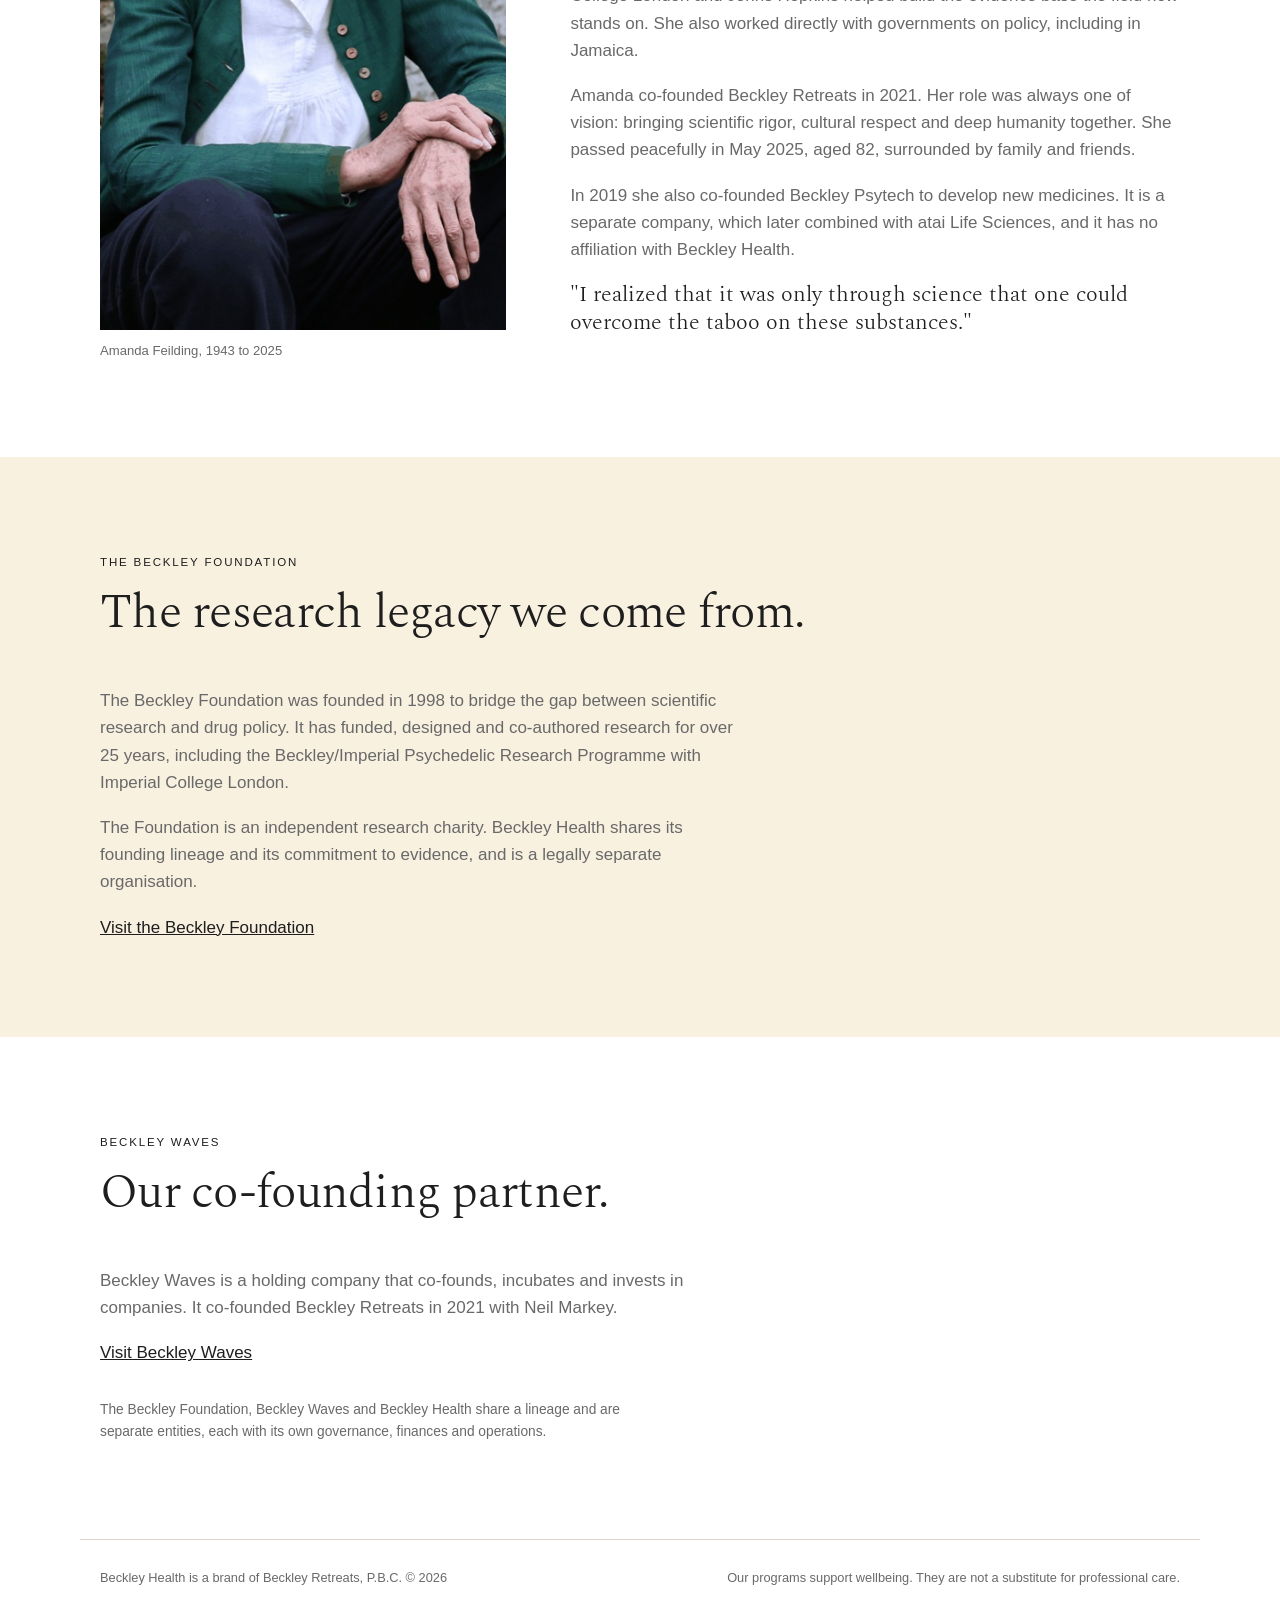
==== commit b244c766: "Add files via upload" ====
--- a/ecosystem.html
+++ b/ecosystem.html
@@ -2,75 +2,12 @@
 <html lang="en">
 <head>
 <meta charset="utf-8">
-<meta name="viewport" content="width=device-width, initial-scale=1, viewport-fit=cover">
-<title>The Beckley ecosystem | Beckley Health</title>
-<meta name="description" content="The Beckley ecosystem of organisations and where Beckley Health sits. Each is a separate, independent entity.">
-<meta name="robots" content="noindex, nofollow">
-<meta property="og:title" content="The Beckley ecosystem | Beckley Health">
-<meta property="og:description" content="The Beckley ecosystem of organisations and where Beckley Health sits. Each is a separate, independent entity.">
-<meta property="og:type" content="website">
-<meta property="og:image" content="assets/share.jpg">
-<meta name="twitter:card" content="summary_large_image">
-<link rel="icon" href="favicon.ico" sizes="48x48">
-<link rel="icon" href="assets/favicon.svg" type="image/svg+xml">
-<link rel="icon" href="icon-192.png" type="image/png" sizes="192x192">
-<link rel="apple-touch-icon" href="apple-touch-icon.png">
-<link rel="preconnect" href="https://fonts.googleapis.com">
-<link rel="preconnect" href="https://fonts.gstatic.com" crossorigin>
-<link rel="stylesheet" href="https://fonts.googleapis.com/css2?family=Spectral:wght@300&display=swap">
-<link rel="stylesheet" href="assets/site.css?v=11">
+<meta name="robots" content="noindex">
+<meta http-equiv="refresh" content="0; url=mission.html#foundation">
+<link rel="canonical" href="https://beckleyhealth.com/mission.html">
+<title>Mission and legacy | Beckley Health</title>
 </head>
 <body>
-<header>
-  <div class="wrap">
-    <a class="brand" href="index.html" aria-label="Beckley Health"><svg viewBox="82 53 1266 499" aria-hidden="true"><g fill="currentColor"><path d="M258.1,427.5c-1.1-52.9-29.1-98.9-70.8-125.2c43.5-27.4,71.9-76.3,70.8-131.4 c-0.7-33.5-12.2-64.3-31.1-89L93.2,53.2c36.4,27.7,59.9,71.5,59.9,120.8c0,40.8-16.1,77.8-42.3,105.1 c-8.5,8.9-18.1,16.7-28.5,23.3c10.4,6.6,20,14.4,28.5,23.3c26.2,27.3,42.3,64.3,42.3,105.1 c0,49.3-23.5,93-59.9,120.8l133.7-28.7C247.1,496.3,258.9,463.2,258.1,427.5z"/><path d="M363.1,173.9c0,40.8-16.1,77.8-42.3,105.1c-8.5,8.9-18.1,16.7-28.5,23.3c10.4,6.6,20,14.4,28.5,23.3 c26.2,27.3,42.3,64.3,42.3,105.1c0,23.7-5.5,46.2-15.2,66.2l114.4-24.5c4-14.2,6.1-29.2,5.8-44.8 c-1.1-52.9-29.1-98.9-70.8-125.2c43.5-27.4,71.9-76.3,70.8-131.4c-0.3-13.4-2.3-26.3-5.8-38.5l-114.4-24.5 C357.7,127.7,363.1,150.2,363.1,173.9z"/><path d="M591.4,277.2c13.6,0,18.3-1.2,18.3-13.1V151.8c0-11.9-4.7-13.1-18.3-13.1v-5.7h58.1 c32.7,0,59.6,11.9,59.6,36.6c0,18.8-17.8,31.2-38.8,34.4c26,2.2,48,14.1,48,36.9c0,28.2-27.2,42.1-60.4,42.1 H591.4V277.2z M637.4,202h8.9c19.5,0,36.1-7.4,36.1-32.2c0-24-16.6-30.4-37.1-30.4h-7.9V202z M654.5,276.7 c19.3,0,35.9-7.7,35.9-34.9c0-24.7-15.8-33.6-37.9-33.6h-15.1v56.9c0,9.9,5,11.6,12.1,11.6H654.5z"/><path d="M786.1,285.4c-29.2,0-53.2-22.3-53.2-54.2c0-32.7,24.7-57.1,50.5-57.1c28.4,0,42.1,22.5,42.1,43 h-67.5c0,0.7,0,1.7,0,2.7c0,29.9,16.8,51.7,40.8,51.7c10.4,0,18.6-4,25.2-12.9l3.2,3 C817.5,277.2,801.9,285.4,786.1,285.4z M758.4,210.9h44.3c-0.7-17.6-6.9-30.2-20-30.2 C769.8,180.7,760.4,191.1,758.4,210.9z"/><path d="M865.8,221.5c0,29.2,16.6,50,38.4,50c10.4,0,17.3-3.5,25-13.1l3.5,3 c-9.7,16.1-26,24-41.1,24c-27.5,0-50.2-21-50.2-53.4c0-33.1,26.2-57.9,54.4-57.9 c13.9,0,20.5,5.9,24.2,5.9c3,0,4-2.2,5-4.7h3.2l2,32.9l-4.5,0.2c-3.5-17.8-15.1-27.2-28.4-27.2 C879.6,181.2,865.8,197.5,865.8,221.5z"/><path d="M956.3,140.6c0-12.1-3-13.4-16.1-13.4v-5.2h42.5v142.3c0,12.1,2.5,13.4,13.4,13.4v5.2h-53.4v-5.2 c11.1,0,13.6-1.2,13.6-13.4V140.6z M1041.7,262.3c9.2,11.9,13.6,14.8,21.8,15.3v5.2h-37.4l-35.9-51 c-3.2-4-5.9-6.9-5.9-6.9l35.4-31.9c3.5-3.2,5.7-5.9,5.7-7.9c0-2.2-3-3.5-10.4-3.5v-5.2h42.5v5.2 c-12.6,0-21,5.7-30.2,13.6l-20.5,17.8L1041.7,262.3z"/><path d="M1074.3,127.2v-5.2h42.5v142.3c0,12.1,2.5,13.4,13.4,13.4v5.2h-53.4v-5.2c11.1,0,13.6-1.2,13.6-13.4 v-123.7C1090.4,128.5,1087.4,127.2,1074.3,127.2z"/><path d="M1190.6,285.4c-29.2,0-53.2-22.3-53.2-54.2c0-32.7,24.7-57.1,50.5-57.1c28.4,0,42.1,22.5,42.1,43 h-67.5c0,0.7,0,1.7,0,2.7c0,29.9,16.8,51.7,40.8,51.7c10.4,0,18.6-4,25.2-12.9l3.2,3 C1222,277.2,1206.4,285.4,1190.6,285.4z M1162.9,210.9h44.3c-0.7-17.6-6.9-30.2-20-30.2 C1174.3,180.7,1164.9,191.1,1162.9,210.9z"/><path d="M1234.1,329.1v-3.2c18.8-2.5,35.9-17.8,51.2-47.5l-38.1-83.9c-5-10.9-6.2-12.9-16.3-12.9v-5.2h55.7v5.2 c-8.4,0-13.4,0.5-13.4,5.4c0,2,0.7,4.2,2.2,7.7l23,55.4l22-54.7c1.2-3.2,2-5.7,2-7.4 c0-5.4-5.4-6.4-14.6-6.4v-5.2h38.6v5.2c-10.9,0-12.4,1.5-17.6,13.8l-33.6,77.4 c-13.4,30.9-26,53-32.7,59.4L1234.1,329.1z"/><path d="M648.6 474.3C633.9 474.3 627.3 474.1 627.3 462.4V405H709.7V462.4C709.7 474.1 703.1 474.3 688.5 474.3V480H745.7V474.3C731 474.3 724.4 474.1 724.4 462.4V347.6C724.4 335.9 731 335.7 745.7 335.7V330H688.5V335.7C703.1 335.7 709.7 335.9 709.7 347.6V398.1H627.3V347.6C627.3 335.9 633.9 335.7 648.6 335.7V330H591.4V335.7C606.1 335.7 612.7 335.9 612.7 347.6V462.4C612.7 474.1 606.1 474.3 591.4 474.3V480H648.6Z"/><path d="M650.4 474.3C635.7 474.3 629.1 474.1 629.1 462.4V405H711.5V462.4C711.5 474.1 704.9 474.3 690.2 474.3V480H747.5V474.3C732.8 474.3 726.2 474.1 726.2 462.4V347.6C726.2 335.9 732.8 335.7 747.5 335.7V330H690.2V335.7C704.9 335.7 711.5 335.9 711.5 347.6V398.1H629.1V347.6C629.1 335.9 635.7 335.7 650.4 335.7V330H593.2V335.7C607.8 335.7 614.4 335.9 614.4 347.6V462.4C614.4 474.1 607.8 474.3 593.2 474.3V480H650.4Z"/><path d="M652.2 474.3C637.5 474.3 630.9 474.1 630.9 462.4V405H713.3V462.4C713.3 474.1 706.7 474.3 692 474.3V480H749.2V474.3C734.6 474.3 728 474.1 728 462.4V347.6C728 335.9 734.6 335.7 749.2 335.7V330H692V335.7C706.7 335.7 713.3 335.9 713.3 347.6V398.1H630.9V347.6C630.9 335.9 637.5 335.7 652.2 335.7V330H594.9V335.7C609.6 335.7 616.2 335.9 616.2 347.6V462.4C616.2 474.1 609.6 474.3 594.9 474.3V480H652.2Z"/><path d="M653.9 474.3C639.3 474.3 632.7 474.1 632.7 462.4V405H715.1V462.4C715.1 474.1 708.5 474.3 693.8 474.3V480H751V474.3C736.3 474.3 729.7 474.1 729.7 462.4V347.6C729.7 335.9 736.3 335.7 751 335.7V330H693.8V335.7C708.5 335.7 715.1 335.9 715.1 347.6V398.1H632.7V347.6C632.7 335.9 639.3 335.7 653.9 335.7V330H596.7V335.7C611.4 335.7 618 335.9 618 347.6V462.4C618 474.1 611.4 474.3 596.7 474.3V480H653.9Z"/><path d="M655.7 474.3C641 474.3 634.4 474.1 634.4 462.4V405H716.8V462.4C716.8 474.1 710.2 474.3 695.6 474.3V480H752.8V474.3C738.1 474.3 731.5 474.1 731.5 462.4V347.6C731.5 335.9 738.1 335.7 752.8 335.7V330H695.6V335.7C710.2 335.7 716.8 335.9 716.8 347.6V398.1H634.4V347.6C634.4 335.9 641 335.7 655.7 335.7V330H598.5V335.7C613.2 335.7 619.8 335.9 619.8 347.6V462.4C619.8 474.1 613.2 474.3 598.5 474.3V480H655.7Z"/><path d="M657.5 474.3C642.8 474.3 636.2 474.1 636.2 462.4V405H718.6V462.4C718.6 474.1 712 474.3 697.3 474.3V480H754.5V474.3C739.9 474.3 733.3 474.1 733.3 462.4V347.6C733.3 335.9 739.9 335.7 754.5 335.7V330H697.3V335.7C712 335.7 718.6 335.9 718.6 347.6V398.1H636.2V347.6C636.2 335.9 642.8 335.7 657.5 335.7V330H600.3V335.7C614.9 335.7 621.5 335.9 621.5 347.6V462.4C621.5 474.1 614.9 474.3 600.3 474.3V480H657.5Z"/><path d="M659.2 474.3C644.6 474.3 638 474.1 638 462.4V405H720.4V462.4C720.4 474.1 713.8 474.3 699.1 474.3V480H756.3V474.3C741.6 474.3 735 474.1 735 462.4V347.6C735 335.9 741.6 335.7 756.3 335.7V330H699.1V335.7C713.8 335.7 720.4 335.9 720.4 347.6V398.1H638V347.6C638 335.9 644.6 335.7 659.2 335.7V330H602V335.7C616.7 335.7 623.3 335.9 623.3 347.6V462.4C623.3 474.1 616.7 474.3 602 474.3V480H659.2Z"/><path d="M661 474.3C646.3 474.3 639.7 474.1 639.7 462.4V405H722.1V462.4C722.1 474.1 715.5 474.3 700.9 474.3V480H758.1V474.3C743.4 474.3 736.8 474.1 736.8 462.4V347.6C736.8 335.9 743.4 335.7 758.1 335.7V330H700.9V335.7C715.5 335.7 722.1 335.9 722.1 347.6V398.1H639.7V347.6C639.7 335.9 646.3 335.7 661 335.7V330H603.8V335.7C618.5 335.7 625.1 335.9 625.1 347.6V462.4C625.1 474.1 618.5 474.3 603.8 474.3V480H661Z"/><path transform="translate(34.2 197.1)" d="M786.1,285.4c-29.2,0-53.2-22.3-53.2-54.2c0-32.7,24.7-57.1,50.5-57.1c28.4,0,42.1,22.5,42.1,43 h-67.5c0,0.7,0,1.7,0,2.7c0,29.9,16.8,51.7,40.8,51.7c10.4,0,18.6-4,25.2-12.9l3.2,3 C817.5,277.2,801.9,285.4,786.1,285.4z M758.4,210.9h44.3c-0.7-17.6-6.9-30.2-20-30.2 C769.8,180.7,760.4,191.1,758.4,210.9z"/><path transform="translate(-269.3 0.0)" d="M1179,384.7c-11.4,0-21,7.7-27,21.5l-5-2c6.4-19.1,22.5-33.1,43.8-33.1 c23.3,0,37.6,14.6,37.6,38.1v51.5c0,6.9,3.7,10.4,7.9,10.4c3.7,0,5.7-1.5,8.9-5.2l3,3.2 c-4.5,7.2-12.4,13.4-22.8,13.4c-10.6,0-19.8-5.9-23-17.3c-6.2,8.9-17.6,17.3-31.2,17.3 c-13.9,0-26.2-8.9-26.2-24.2c0-15.8,13.4-23.5,32.9-30.9l24.2-9.2v-7.2 C1202.2,396.6,1195.3,384.7,1179,384.7z M1185.4,431c-9.4,4-16.3,9.4-16.3,21 c0,10.4,6.7,17.6,16.3,17.6c5.9,0,11.9-3.2,16.8-8.7v-36.1L1185.4,431z"/><path transform="translate(-90.4 197.1)" d="M1074.3,127.2v-5.2h42.5v142.3c0,12.1,2.5,13.4,13.4,13.4v5.2h-53.4v-5.2c11.1,0,13.6-1.2,13.6-13.4 v-123.7C1090.4,128.5,1087.4,127.2,1074.3,127.2z"/><path transform="translate(193.9 0.0)" d="M890.2,344.1h2v29.9c7.9,0,26.7-0.2,33.9-1l-1.5,8.4h-32.4v67.5c0,11.9,5.2,20.5,16.3,20.5 c7.4,0,12.4-3.5,17.6-10.6l3.7,3c-7.9,12.9-19.6,20.5-34.1,20.5c-16.8,0-29.9-12.1-29.9-29.7l0.7-71.5 h-13.1v-3.5C867.2,369.4,881.8,355.5,890.2,344.1z"/><path d="M1177.7 474.8C1165.6 474.8 1161.9 474.6 1161.9 462.4V401.8C1166.5 392.9 1176 384.2 1187.7 384.2C1203.8 384.2 1211.8 395.1 1211.8 413.9V462.4C1211.8 474.6 1208.2 474.8 1196 474.8V480H1242V474.8C1229.6 474.8 1225.9 474.6 1225.9 462.4V410C1225.9 390.1 1216.9 373.6 1195.5 373.6C1178.2 373.6 1166.3 388.4 1161.9 397.3V319.1H1129.3V324.3C1144.9 324.3 1147.8 325 1147.8 337.2V462.4C1147.8 474.6 1144.1 474.8 1131.7 474.8V480H1177.7Z"/><path d="M1179.5 474.8C1167.3 474.8 1163.7 474.6 1163.7 462.4V401.8C1168.3 392.9 1177.8 384.2 1189.5 384.2C1205.5 384.2 1213.6 395.1 1213.6 413.9V462.4C1213.6 474.6 1209.9 474.8 1197.8 474.8V480H1243.8V474.8C1231.3 474.8 1227.7 474.6 1227.7 462.4V410C1227.7 390.1 1218.7 373.6 1197.3 373.6C1180 373.6 1168.1 388.4 1163.7 397.3V319.1H1131.1V324.3C1146.6 324.3 1149.6 325 1149.6 337.2V462.4C1149.6 474.6 1145.9 474.8 1133.5 474.8V480H1179.5Z"/><path d="M1181.3 474.8C1169.1 474.8 1165.4 474.6 1165.4 462.4V401.8C1170.1 392.9 1179.6 384.2 1191.3 384.2C1207.3 384.2 1215.4 395.1 1215.4 413.9V462.4C1215.4 474.6 1211.7 474.8 1199.5 474.8V480H1245.5V474.8C1233.1 474.8 1229.5 474.6 1229.5 462.4V410C1229.5 390.1 1220.5 373.6 1199 373.6C1181.8 373.6 1169.8 388.4 1165.4 397.3V319.1H1132.8V324.3C1148.4 324.3 1151.3 325 1151.3 337.2V462.4C1151.3 474.6 1147.7 474.8 1135.3 474.8V480H1181.3Z"/><path d="M1183 474.8C1170.9 474.8 1167.2 474.6 1167.2 462.4V401.8C1171.8 392.9 1181.3 384.2 1193 384.2C1209.1 384.2 1217.1 395.1 1217.1 413.9V462.4C1217.1 474.6 1213.5 474.8 1201.3 474.8V480H1247.3V474.8C1234.9 474.8 1231.2 474.6 1231.2 462.4V410C1231.2 390.1 1222.2 373.6 1200.8 373.6C1183.5 373.6 1171.6 388.4 1167.2 397.3V319.1H1134.6V324.3C1150.2 324.3 1153.1 325 1153.1 337.2V462.4C1153.1 474.6 1149.5 474.8 1137 474.8V480H1183Z"/><path d="M1184.8 474.8C1172.6 474.8 1169 474.6 1169 462.4V401.8C1173.6 392.9 1183.1 384.2 1194.8 384.2C1210.9 384.2 1218.9 395.1 1218.9 413.9V462.4C1218.9 474.6 1215.2 474.8 1203.1 474.8V480H1249.1V474.8C1236.7 474.8 1233 474.6 1233 462.4V410C1233 390.1 1224 373.6 1202.6 373.6C1185.3 373.6 1173.4 388.4 1169 397.3V319.1H1136.4V324.3C1152 324.3 1154.9 325 1154.9 337.2V462.4C1154.9 474.6 1151.2 474.8 1138.8 474.8V480H1184.8Z"/><path d="M1186.6 474.8C1174.4 474.8 1170.8 474.6 1170.8 462.4V401.8C1175.4 392.9 1184.9 384.2 1196.6 384.2C1212.6 384.2 1220.7 395.1 1220.7 413.9V462.4C1220.7 474.6 1217 474.8 1204.8 474.8V480H1250.8V474.8C1238.4 474.8 1234.8 474.6 1234.8 462.4V410C1234.8 390.1 1225.8 373.6 1204.4 373.6C1187.1 373.6 1175.1 388.4 1170.8 397.3V319.1H1138.1V324.3C1153.7 324.3 1156.6 325 1156.6 337.2V462.4C1156.6 474.6 1153 474.8 1140.6 474.8V480H1186.6Z"/><path d="M1188.4 474.8C1176.2 474.8 1172.5 474.6 1172.5 462.4V401.8C1177.2 392.9 1186.7 384.2 1198.3 384.2C1214.4 384.2 1222.4 395.1 1222.4 413.9V462.4C1222.4 474.6 1218.8 474.8 1206.6 474.8V480H1252.6V474.8C1240.2 474.8 1236.6 474.6 1236.6 462.4V410C1236.6 390.1 1227.5 373.6 1206.1 373.6C1188.8 373.6 1176.9 388.4 1172.5 397.3V319.1H1139.9V324.3C1155.5 324.3 1158.4 325 1158.4 337.2V462.4C1158.4 474.6 1154.8 474.8 1142.4 474.8V480H1188.4Z"/><path d="M1190.1 474.8C1178 474.8 1174.3 474.6 1174.3 462.4V401.8C1178.9 392.9 1188.4 384.2 1200.1 384.2C1216.2 384.2 1224.2 395.1 1224.2 413.9V462.4C1224.2 474.6 1220.6 474.8 1208.4 474.8V480H1254.4V474.8C1242 474.8 1238.3 474.6 1238.3 462.4V410C1238.3 390.1 1229.3 373.6 1207.9 373.6C1190.6 373.6 1178.7 388.4 1174.3 397.3V319.1H1141.7V324.3C1157.3 324.3 1160.2 325 1160.2 337.2V462.4C1160.2 474.6 1156.5 474.8 1144.1 474.8V480H1190.1Z"/></g></svg></a>
-    <input type="checkbox" id="nav-t" class="nav-t" aria-label="Open menu"><label for="nav-t" class="menu"><span class="o">Menu</span><span class="c">Close</span></label>
-    <nav aria-label="Site"><a href="index.html#companies">Our companies</a><a href="index.html#team">Team</a><a href="research.html">Research</a><a href="mission.html">Mission and legacy</a><a href="ecosystem.html" aria-current="page">Beckley ecosystem</a><a href="speaking.html">Speaking</a><a href="index.html#contact">Contact</a></nav>
-  </div>
-</header>
-
-<main>
-  <div class="page-head">
-    <div class="wrap">
-      <div class="eyebrow">The Beckley ecosystem</div>
-      <h1>Where Beckley Health sits.</h1>
-      <p class="lede">Other organisations have grown out of Amanda Feilding's work and carry the Beckley name. They share a lineage. Each is a separate, independent entity.</p>
-    </div>
-  </div>
-
-  <section class="alt">
-    <div class="wrap">
-      <div class="eco four">
-        <div class="co">
-          <div class="kicker">Research and policy</div>
-          <div class="name">Beckley Foundation</div>
-          <p>Founded by Amanda Feilding in 1998. A charity registered in the UK that funds, designs and co-authors research and works on evidence-based policy.</p>
-          <a class="more" href="https://www.beckleyfoundation.org">beckleyfoundation.org</a>
-        </div>
-        <div class="co">
-          <div class="kicker">Care delivery and access</div>
-          <div class="name">Beckley Waves</div>
-          <p>A holding company that co-founds, incubates and invests in companies. Beckley Waves co-founded Beckley Retreats in 2021.</p>
-          <a class="more" href="https://www.beckleywaves.com">beckleywaves.com</a>
-        </div>
-        <div class="co us">
-          <div class="kicker">Where we sit</div>
-          <div class="name">Beckley Health</div>
-          <p>Nature-based health and educational programs. Beckley Retreats, P.B.C. was co-founded in 2021 by Beckley Waves and Neil Markey, and operates today in Jamaica and the Netherlands.</p>
-        </div>
-      </div>
-      <p class="note">These organisations share a lineage and are separate entities, each with its own governance, finances and operations.</p>
-    </div>
-  </section>
-
-</main>
-
-<footer>
-  <div class="wrap">
-    <span>Beckley Health is a brand of Beckley Retreats, P.B.C. &copy; 2026</span>
-    <span>Our programs support wellbeing. They are not a substitute for professional care.</span>
-  </div>
-</footer>
-
+<p><a href="mission.html#foundation">This page has moved to Mission and legacy.</a></p>
 </body>
 </html>
